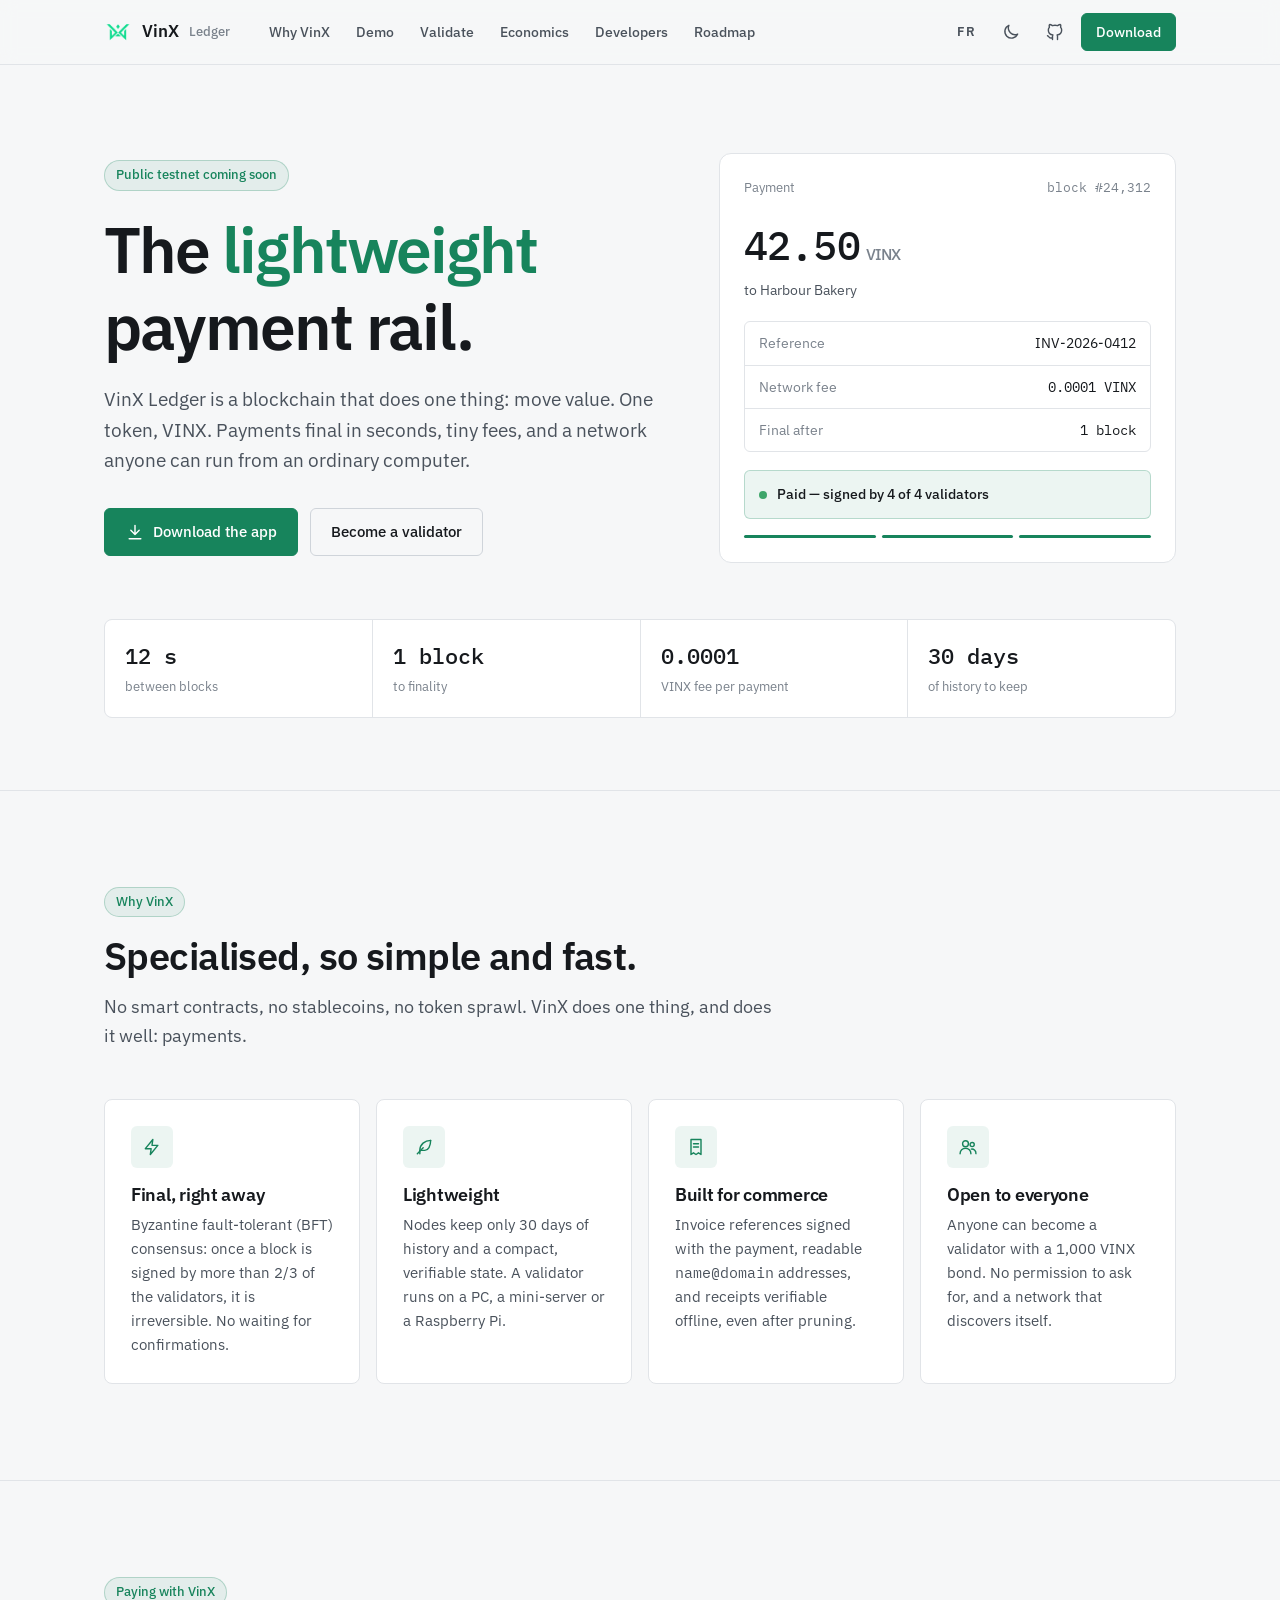
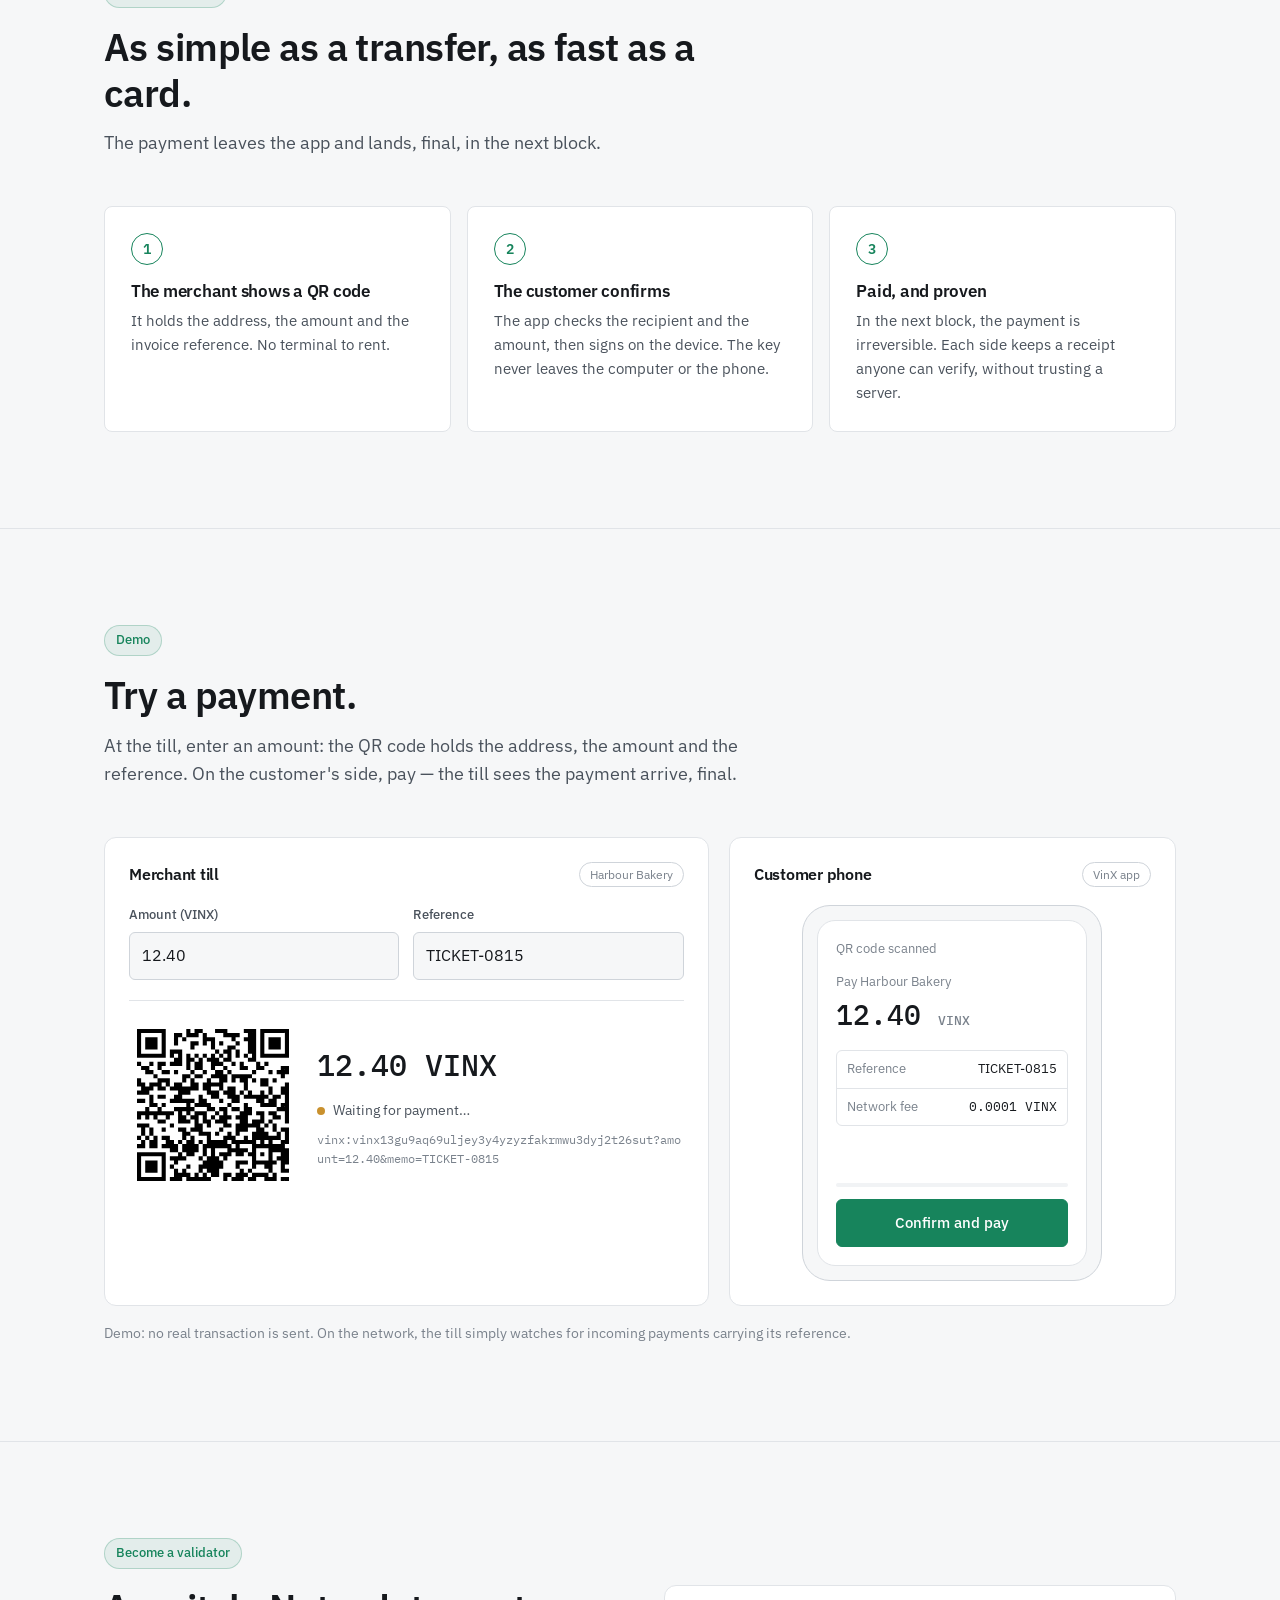
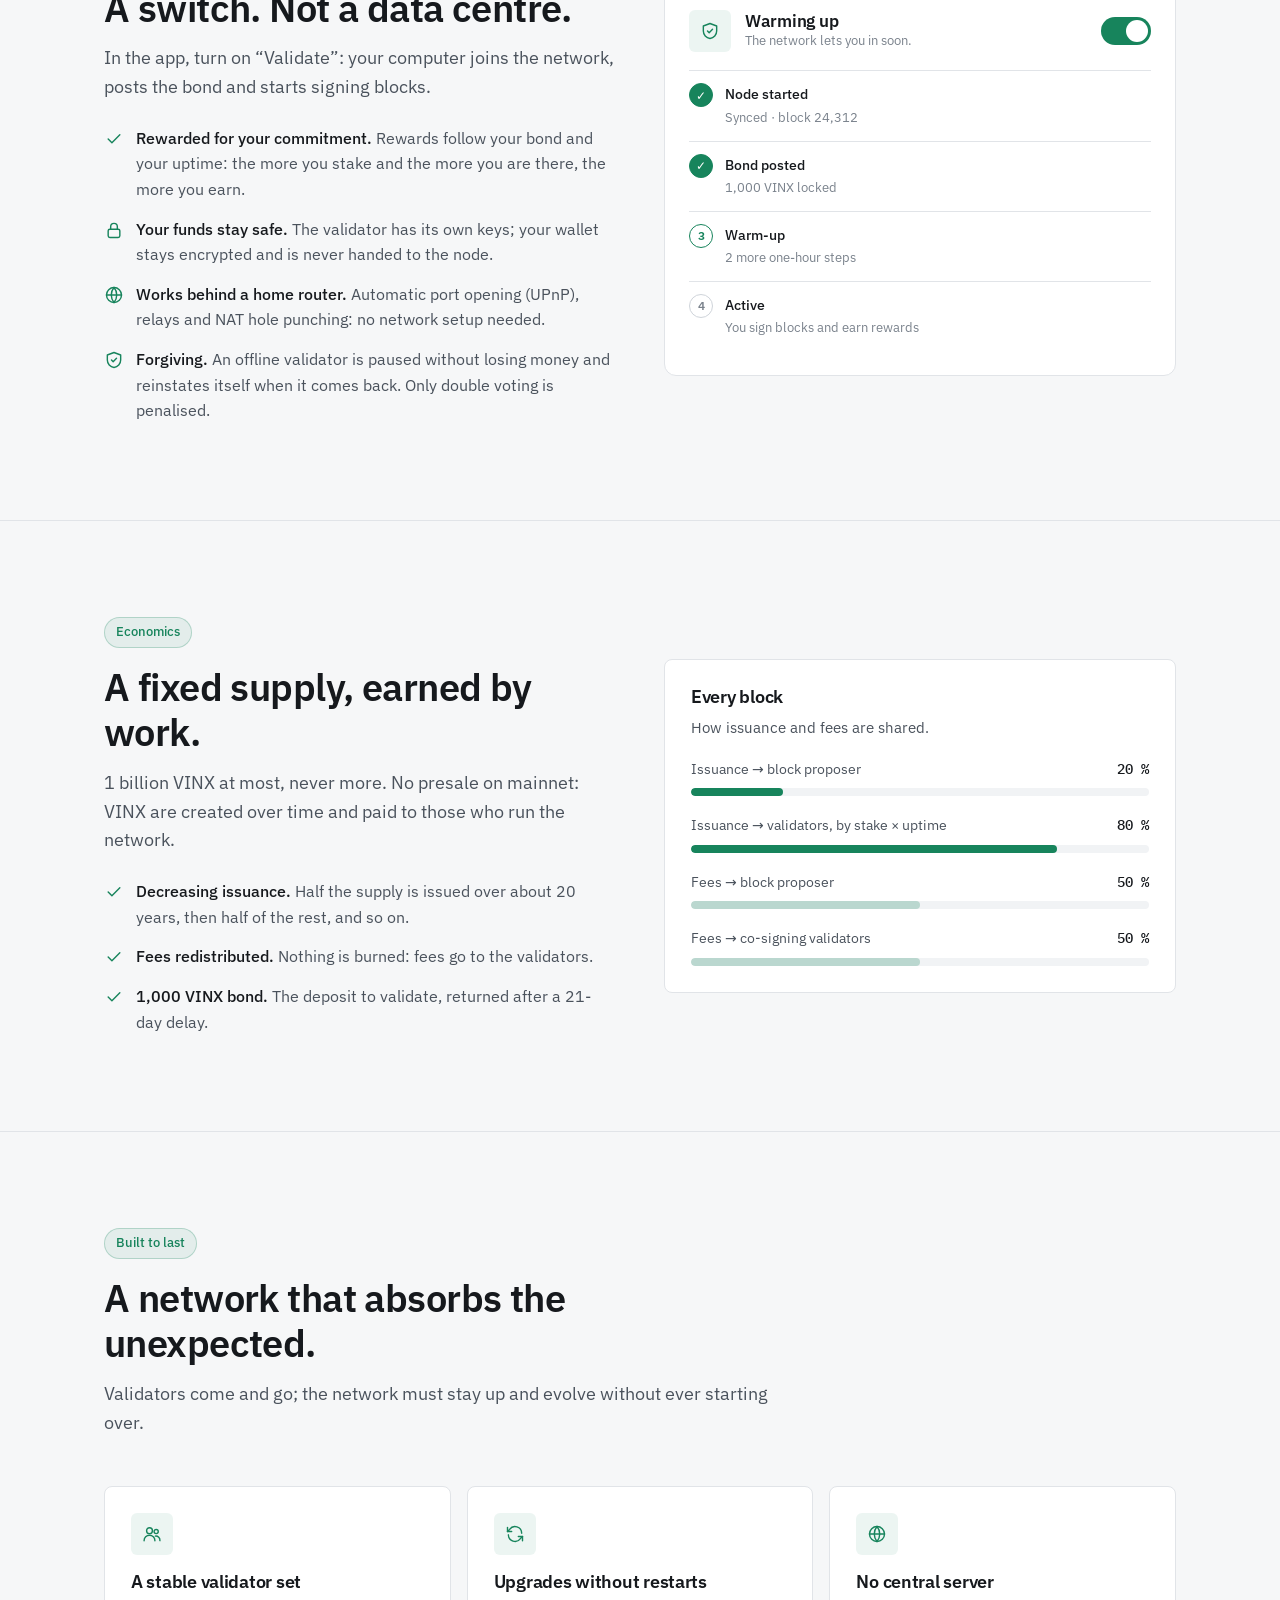
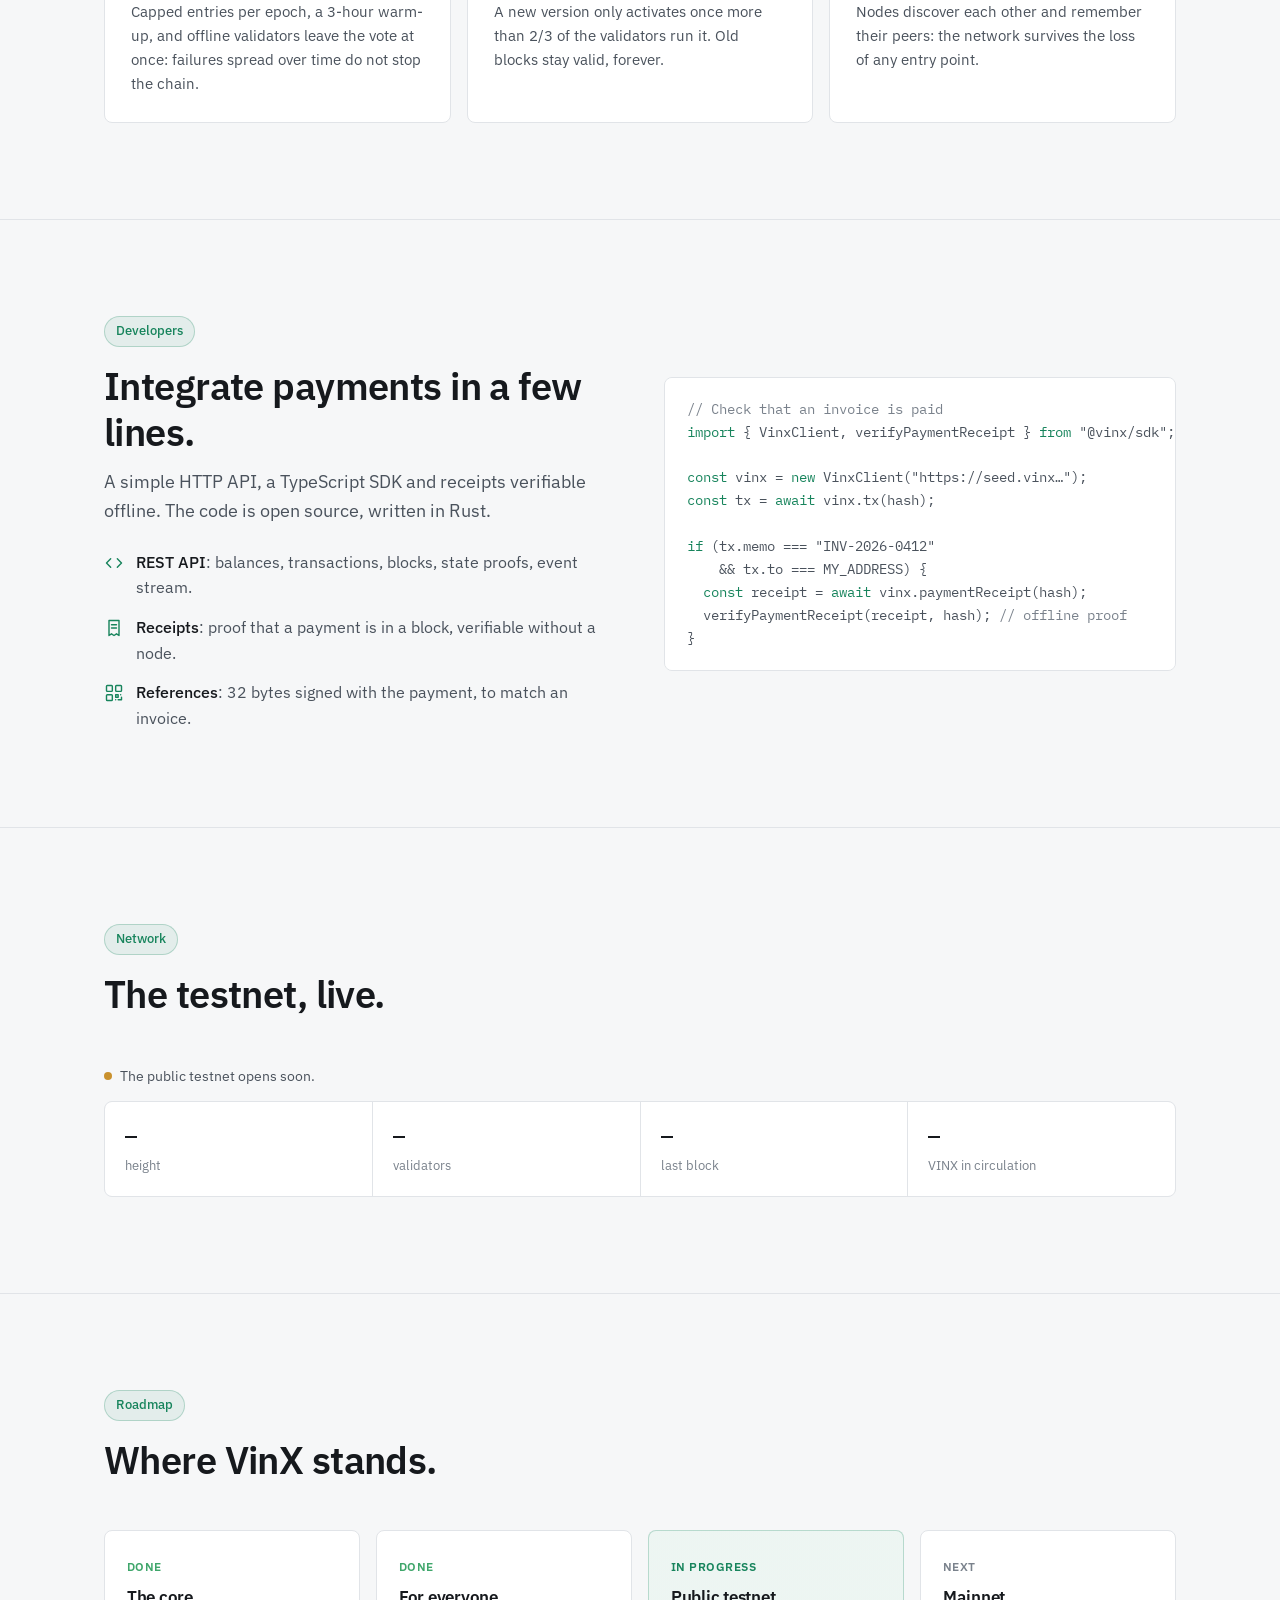
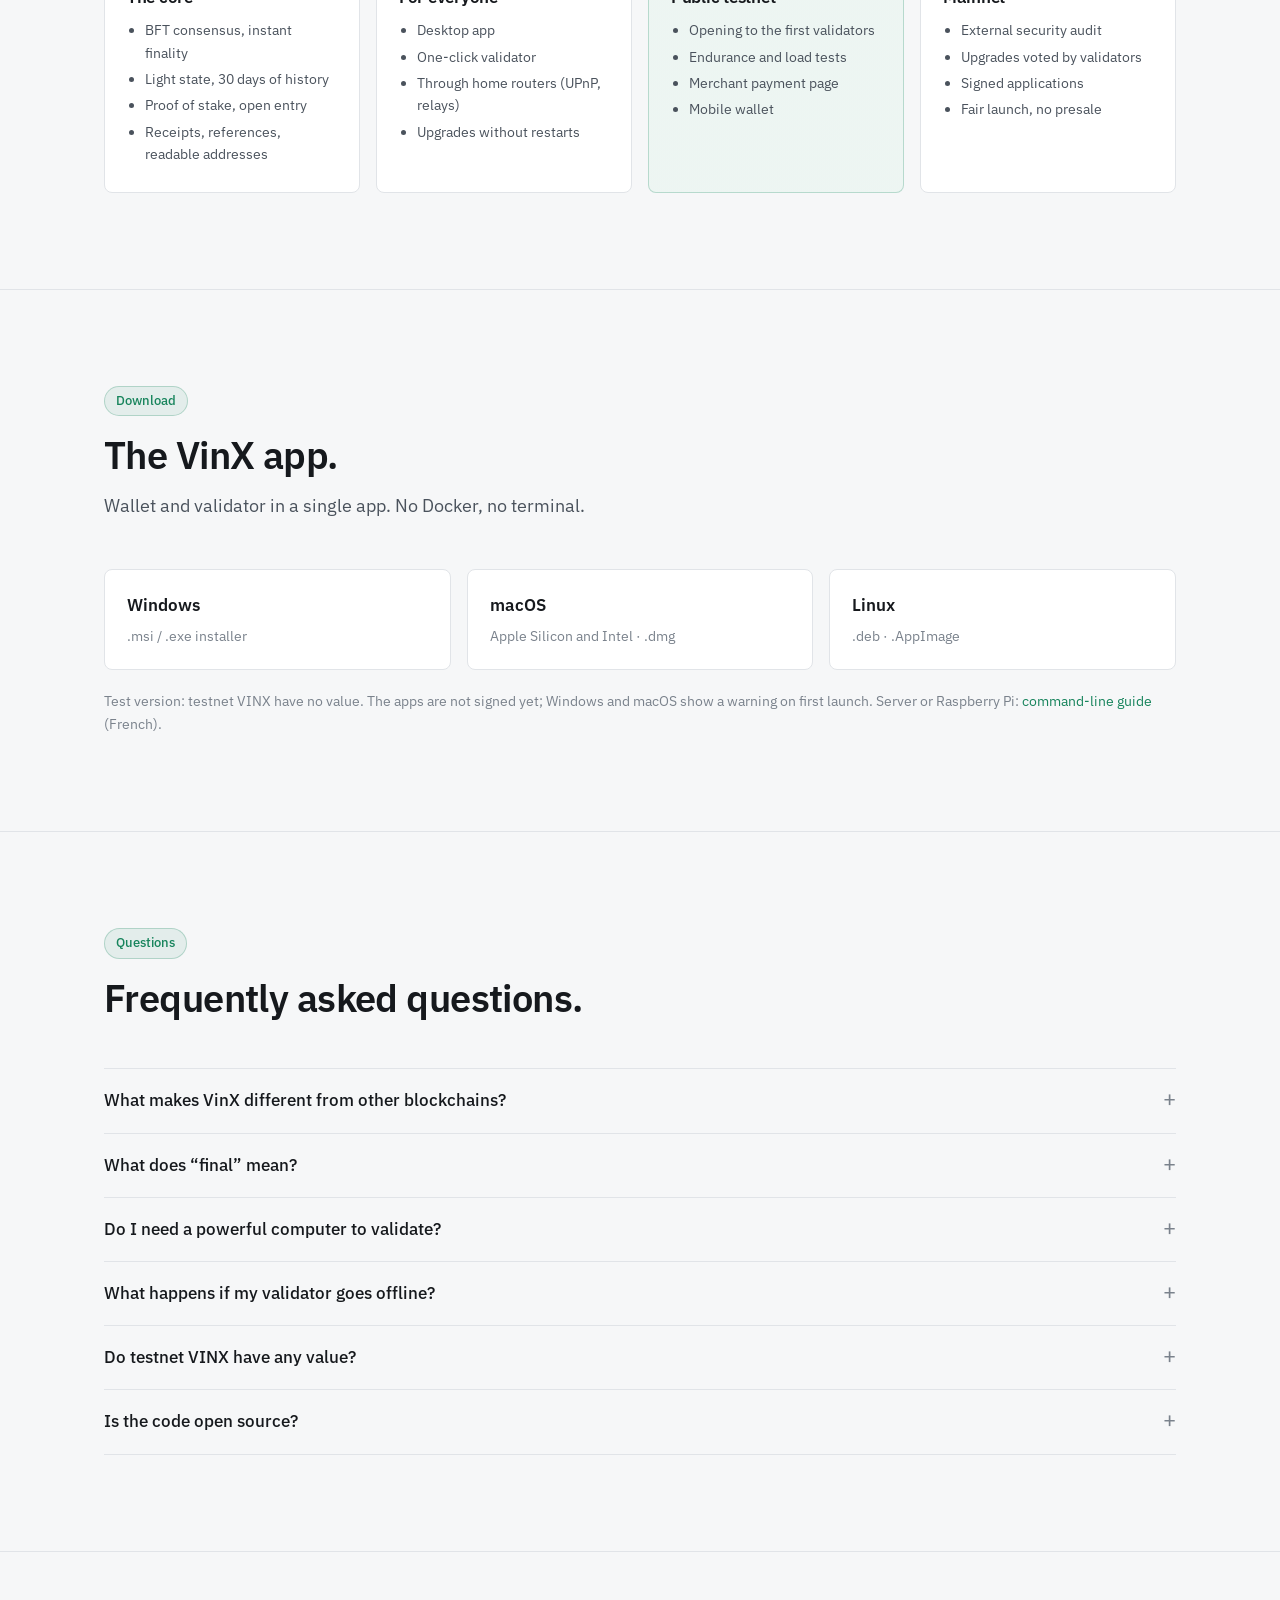
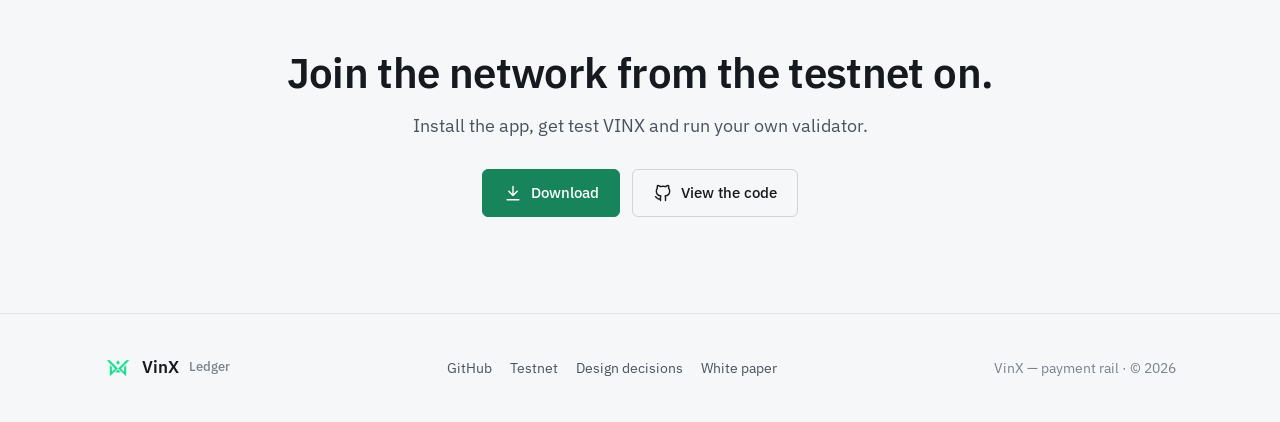
==== en/index.html @ a2538302 "Version anglaise du site et sélecteur de langue en/index.html reprend la page à l'identique, traduit" ====
<!DOCTYPE html>
<html lang="en">
<head>
<meta charset="utf-8">
<meta name="viewport" content="width=device-width, initial-scale=1">
<title>VinX Ledger — the lightweight payment rail</title>
<meta name="description" content="VinX Ledger: a blockchain built for payments. One token, VINX. Payments final in seconds, tiny fees, and validators open to anyone on an ordinary computer.">
<meta property="og:title" content="VinX Ledger — the lightweight payment rail">
<meta property="og:description" content="One token, one job: payments. Final in seconds, validated from home.">
<meta property="og:image" content="../assets/logo.png">
<link rel="icon" type="image/png" href="../assets/favicon.png">
<link rel="alternate" hreflang="fr" href="https://haitodann.github.io/VinX_web/">
<link rel="alternate" hreflang="en" href="https://haitodann.github.io/VinX_web/en/">
<link rel="stylesheet" href="../style.css">
<script>try{var t=localStorage.getItem('vinx-theme');if(t)document.documentElement.dataset.theme=t}catch(e){}</script>
</head>
<body>
<svg width="0" height="0" style="position:absolute" aria-hidden="true">
  <symbol id="i-bolt" viewBox="0 0 24 24"><path d="M13 3 4 14h7l-1 7 9-11h-7z"/></symbol>
  <symbol id="i-feather" viewBox="0 0 24 24"><path d="M20 4c-7 0-13 5-13 12v4"/><path d="M7 16h6c4 0 7-5 7-12"/><path d="M4 20l7-7"/></symbol>
  <symbol id="i-receipt" viewBox="0 0 24 24"><path d="M6 3h12v18l-3-2-3 2-3-2-3 2z"/><path d="M9 8h6M9 12h6"/></symbol>
  <symbol id="i-users" viewBox="0 0 24 24"><circle cx="9" cy="8" r="3.5"/><path d="M2.5 20a6.5 6.5 0 0 1 13 0"/><circle cx="17" cy="9" r="2.5"/><path d="M16 14.5a5 5 0 0 1 5.5 5.5"/></symbol>
  <symbol id="i-check" viewBox="0 0 24 24"><path d="m5 12 4.5 4.5L19 7"/></symbol>
  <symbol id="i-shield" viewBox="0 0 24 24"><path d="M12 3l8 3v6c0 4.5-3.4 8.3-8 9-4.6-.7-8-4.5-8-9V6z"/><path d="m9 12 2 2 4-4"/></symbol>
  <symbol id="i-refresh" viewBox="0 0 24 24"><path d="M20 11a8 8 0 0 0-14.5-4.5L3 9"/><path d="M3 4v5h5"/><path d="M4 13a8 8 0 0 0 14.5 4.5L21 15"/><path d="M21 20v-5h-5"/></symbol>
  <symbol id="i-globe" viewBox="0 0 24 24"><circle cx="12" cy="12" r="9"/><path d="M3 12h18M12 3a14 14 0 0 1 0 18M12 3a14 14 0 0 0 0 18"/></symbol>
  <symbol id="i-code" viewBox="0 0 24 24"><path d="m8 7-5 5 5 5M16 7l5 5-5 5"/></symbol>
  <symbol id="i-qr" viewBox="0 0 24 24"><rect x="3" y="3" width="7" height="7" rx="1"/><rect x="14" y="3" width="7" height="7" rx="1"/><rect x="3" y="14" width="7" height="7" rx="1"/><path d="M14 14h3v3h-3zM20 14v.01M14 20h.01M17 20h4v-3"/></symbol>
  <symbol id="i-lock" viewBox="0 0 24 24"><rect x="5" y="11" width="14" height="10" rx="2"/><path d="M8 11V8a4 4 0 0 1 8 0v3"/></symbol>
  <symbol id="i-moon" viewBox="0 0 24 24"><path d="M20 14.5A8 8 0 0 1 9.5 4a8 8 0 1 0 10.5 10.5z"/></symbol>
  <symbol id="i-menu" viewBox="0 0 24 24"><path d="M4 7h16M4 12h16M4 17h16"/></symbol>
  <symbol id="i-dl" viewBox="0 0 24 24"><path d="M12 4v11M7 10l5 5 5-5M5 20h14"/></symbol>
  <symbol id="i-github" viewBox="0 0 24 24"><path d="M9 19c-4 1.5-4-2-6-2.5M15 21v-3.5c0-1 .1-1.4-.5-2 2.8-.3 5.5-1.4 5.5-6a4.6 4.6 0 0 0-1.3-3.2 4.2 4.2 0 0 0-.1-3.2s-1.1-.3-3.5 1.3a12 12 0 0 0-6.2 0C6.5 2.8 5.4 3.1 5.4 3.1a4.2 4.2 0 0 0-.1 3.2A4.6 4.6 0 0 0 4 9.5c0 4.6 2.7 5.7 5.5 6-.6.6-.6 1.2-.5 2V21"/></symbol>
</svg>

<header>
  <div class="wrap bar">
    <a class="brand" href="#top"><img src="../assets/logo.png" alt="">VinX <small>Ledger</small></a>
    <nav class="main" id="nav">
      <a href="#pourquoi">Why VinX</a>
      <a href="#demo">Demo</a>
      <a href="#valider">Validate</a>
      <a href="#economie">Economics</a>
      <a href="#developpeurs">Developers</a>
      <a href="#feuille-de-route">Roadmap</a>
    </nav>
    <div class="right">
      <a class="icon-btn lang" href="../" hreflang="fr" title="Français">FR</a>
      <button class="icon-btn" id="theme" title="Light / dark theme" aria-label="Switch theme"><svg class="i"><use href="#i-moon"/></svg></button>
      <a class="icon-btn" href="https://github.com/HaitoDann/VinX-Ledger" title="Source code" aria-label="Source code on GitHub"><svg class="i"><use href="#i-github"/></svg></a>
      <a class="btn small" href="#telecharger">Download</a>
      <button class="icon-btn menu-btn" id="menu" aria-label="Menu"><svg class="i"><use href="#i-menu"/></svg></button>
    </div>
  </div>
</header>

<main id="top">
  <!-- ── Héros ─────────────────────────────────────────────────────────── -->
  <section class="hero">
    <div class="wrap">
      <div class="hero-grid">
        <div>
          <span class="eyebrow">Public testnet coming soon</span>
          <h1>The <em>lightweight</em> payment rail.</h1>
          <p class="lead">VinX Ledger is a blockchain that does one thing: move value.
            One token, VINX. Payments final in seconds, tiny fees,
            and a network anyone can run from an ordinary computer.</p>
          <div class="ctas">
            <a class="btn" href="#telecharger"><svg class="i"><use href="#i-dl"/></svg>Download the app</a>
            <a class="btn ghost" href="#valider">Become a validator</a>
          </div>
        </div>
        <div class="pay" aria-label="Payment example">
          <div class="pay-top"><span>Payment</span><span class="mono">block #24,312</span></div>
          <div class="pay-amount">42.50<small>VINX</small></div>
          <div class="pay-to">to Harbour Bakery</div>
          <div class="pay-rows">
            <div><span>Reference</span><span>INV-2026-0412</span></div>
            <div><span>Network fee</span><span class="mono">0.0001 VINX</span></div>
            <div><span>Final after</span><span class="mono">1 block</span></div>
          </div>
          <div class="pay-status"><span class="dot"></span>Paid — signed by 4 of 4 validators</div>
          <div class="pay-steps"><i></i><i></i><i></i></div>
        </div>
      </div>
      <div class="facts">
        <div><b>12 s</b><span>between blocks</span></div>
        <div><b>1 block</b><span>to finality</span></div>
        <div><b>0.0001</b><span>VINX fee per payment</span></div>
        <div><b>30 days</b><span>of history to keep</span></div>
      </div>
    </div>
  </section>

  <!-- ── Pourquoi ──────────────────────────────────────────────────────── -->
  <section id="pourquoi">
    <div class="wrap">
      <div class="section-head">
        <span class="eyebrow">Why VinX</span>
        <h2>Specialised, so simple and fast.</h2>
        <p>No smart contracts, no stablecoins, no token sprawl. VinX does one
          thing, and does it well: payments.</p>
      </div>
      <div class="grid g4">
        <div class="card"><div class="ico"><svg class="i"><use href="#i-bolt"/></svg></div>
          <h3>Final, right away</h3>
          <p>Byzantine fault-tolerant (BFT) consensus: once a block is signed by more than 2/3 of the validators, it is irreversible. No waiting for confirmations.</p></div>
        <div class="card"><div class="ico"><svg class="i"><use href="#i-feather"/></svg></div>
          <h3>Lightweight</h3>
          <p>Nodes keep only 30 days of history and a compact, verifiable state. A validator runs on a PC, a mini-server or a Raspberry Pi.</p></div>
        <div class="card"><div class="ico"><svg class="i"><use href="#i-receipt"/></svg></div>
          <h3>Built for commerce</h3>
          <p>Invoice references signed with the payment, readable <span class="mono">name@domain</span> addresses, and receipts verifiable offline, even after pruning.</p></div>
        <div class="card"><div class="ico"><svg class="i"><use href="#i-users"/></svg></div>
          <h3>Open to everyone</h3>
          <p>Anyone can become a validator with a 1,000 VINX bond. No permission to ask for, and a network that discovers itself.</p></div>
      </div>
    </div>
  </section>

  <!-- ── Paiement ──────────────────────────────────────────────────────── -->
  <section id="paiement">
    <div class="wrap">
      <div class="section-head">
        <span class="eyebrow">Paying with VinX</span>
        <h2>As simple as a transfer, as fast as a card.</h2>
        <p>The payment leaves the app and lands, final, in the next block.</p>
      </div>
      <div class="steps">
        <div class="step"><h3>The merchant shows a QR code</h3>
          <p>It holds the address, the amount and the invoice reference. No terminal to rent.</p></div>
        <div class="step"><h3>The customer confirms</h3>
          <p>The app checks the recipient and the amount, then signs on the device. The key never leaves the computer or the phone.</p></div>
        <div class="step"><h3>Paid, and proven</h3>
          <p>In the next block, the payment is irreversible. Each side keeps a receipt anyone can verify, without trusting a server.</p></div>
      </div>
    </div>
  </section>

  <!-- ── Démo de paiement ─────────────────────────────────────────────── -->
  <section id="demo">
    <div class="wrap">
      <div class="section-head">
        <span class="eyebrow">Demo</span>
        <h2>Try a payment.</h2>
        <p>At the till, enter an amount: the QR code holds the address, the amount and the reference. On the customer's side, pay — the till sees the payment arrive, final.</p>
      </div>
      <div class="demo">
        <div class="panel">
          <div class="panel-head"><h3>Merchant till</h3><span class="tag">Harbour Bakery</span></div>
          <div class="fields">
            <div><label class="field" for="d-amount">Amount (VINX)</label><input class="input mono" id="d-amount" value="12.40" inputmode="decimal"></div>
            <div><label class="field" for="d-ref">Reference</label><input class="input" id="d-ref" value="TICKET-0815" maxlength="32"></div>
          </div>
          <div class="till">
            <div class="qr-box" id="d-qr"><div class="paid">Paid ✓</div></div>
            <div>
              <div class="till-amount" id="d-till-amount">12.40 VINX</div>
              <div class="till-state" id="d-till-state"><span class="dot"></span><span id="d-till-txt">Waiting for payment…</span></div>
              <div class="uri" id="d-uri"></div>
            </div>
          </div>
        </div>
        <div class="panel">
          <div class="panel-head"><h3>Customer phone</h3><span class="tag">VinX app</span></div>
          <div class="phone"><div class="screen" id="d-screen"></div></div>
        </div>
      </div>
      <p class="demo-note" id="d-note">Demo: no real transaction is sent. On the network, the till simply watches for incoming payments carrying its reference.</p>
    </div>
  </section>

  <!-- ── Valider ───────────────────────────────────────────────────────── -->
  <section id="valider">
    <div class="wrap split">
      <div>
        <span class="eyebrow">Become a validator</span>
        <h2 style="font-size:clamp(28px,3.4vw,38px);margin-top:16px">A switch. Not a data centre.</h2>
        <p style="color:var(--dim);font-size:18px;margin-top:14px">In the app, turn on “Validate”: your computer joins the network, posts the bond and starts signing blocks.</p>
        <ul class="list">
          <li><svg class="i"><use href="#i-check"/></svg><span><b>Rewarded for your commitment.</b> Rewards follow your bond and your uptime: the more you stake and the more you are there, the more you earn.</span></li>
          <li><svg class="i"><use href="#i-lock"/></svg><span><b>Your funds stay safe.</b> The validator has its own keys; your wallet stays encrypted and is never handed to the node.</span></li>
          <li><svg class="i"><use href="#i-globe"/></svg><span><b>Works behind a home router.</b> Automatic port opening (UPnP), relays and NAT hole punching: no network setup needed.</span></li>
          <li><svg class="i"><use href="#i-shield"/></svg><span><b>Forgiving.</b> An offline validator is paused without losing money and reinstates itself when it comes back. Only double voting is penalised.</span></li>
        </ul>
      </div>
      <div class="val" aria-label="Preview of the Validate page">
        <div class="val-head">
          <div class="ico"><svg class="i"><use href="#i-shield"/></svg></div>
          <div><h3>Warming up</h3><p>The network lets you in soon.</p></div>
          <span class="switch" aria-hidden="true"></span>
        </div>
        <div class="track">
          <div class="done"><span class="n">✓</span><div><b>Node started</b><span>Synced · block 24,312</span></div></div>
          <div class="done"><span class="n">✓</span><div><b>Bond posted</b><span>1,000 VINX locked</span></div></div>
          <div class="now"><span class="n">3</span><div><b>Warm-up</b><span>2 more one-hour steps</span></div></div>
          <div><span class="n">4</span><div><b>Active</b><span>You sign blocks and earn rewards</span></div></div>
        </div>
      </div>
    </div>
  </section>

  <!-- ── Économie ──────────────────────────────────────────────────────── -->
  <section id="economie">
    <div class="wrap split">
      <div>
        <span class="eyebrow">Economics</span>
        <h2 style="font-size:clamp(28px,3.4vw,38px);margin-top:16px">A fixed supply, earned by work.</h2>
        <p style="color:var(--dim);font-size:18px;margin-top:14px">1 billion VINX at most, never more. No presale on mainnet: VINX are
          created over time and paid to those who run the network.</p>
        <ul class="list">
          <li><svg class="i"><use href="#i-check"/></svg><span><b>Decreasing issuance.</b> Half the supply is issued over about 20 years, then half of the rest, and so on.</span></li>
          <li><svg class="i"><use href="#i-check"/></svg><span><b>Fees redistributed.</b> Nothing is burned: fees go to the validators.</span></li>
          <li><svg class="i"><use href="#i-check"/></svg><span><b>1,000 VINX bond.</b> The deposit to validate, returned after a 21-day delay.</span></li>
        </ul>
      </div>
      <div class="card">
        <h3 style="margin-top:0">Every block</h3>
        <p>How issuance and fees are shared.</p>
        <div class="bars">
          <div class="bar-row"><div class="lbl"><span>Issuance → block proposer</span><b>20 %</b></div><div class="meter"><i style="width:20%"></i></div></div>
          <div class="bar-row"><div class="lbl"><span>Issuance → validators, by stake × uptime</span><b>80 %</b></div><div class="meter"><i style="width:80%"></i></div></div>
          <div class="bar-row"><div class="lbl"><span>Fees → block proposer</span><b>50 %</b></div><div class="meter"><i class="alt" style="width:50%"></i></div></div>
          <div class="bar-row"><div class="lbl"><span>Fees → co-signing validators</span><b>50 %</b></div><div class="meter"><i class="alt" style="width:50%"></i></div></div>
        </div>
      </div>
    </div>
  </section>

  <!-- ── Fiabilité ─────────────────────────────────────────────────────── -->
  <section id="fiabilite">
    <div class="wrap">
      <div class="section-head">
        <span class="eyebrow">Built to last</span>
        <h2>A network that absorbs the unexpected.</h2>
        <p>Validators come and go; the network must stay up and evolve without ever starting over.</p>
      </div>
      <div class="grid g3">
        <div class="card"><div class="ico"><svg class="i"><use href="#i-users"/></svg></div>
          <h3>A stable validator set</h3>
          <p>Capped entries per epoch, a 3-hour warm-up, and offline validators leave the vote at once: failures spread over time do not stop the chain.</p></div>
        <div class="card"><div class="ico"><svg class="i"><use href="#i-refresh"/></svg></div>
          <h3>Upgrades without restarts</h3>
          <p>A new version only activates once more than 2/3 of the validators run it. Old blocks stay valid, forever.</p></div>
        <div class="card"><div class="ico"><svg class="i"><use href="#i-globe"/></svg></div>
          <h3>No central server</h3>
          <p>Nodes discover each other and remember their peers: the network survives the loss of any entry point.</p></div>
      </div>
    </div>
  </section>

  <!-- ── Développeurs ──────────────────────────────────────────────────── -->
  <section id="developpeurs">
    <div class="wrap split">
      <div>
        <span class="eyebrow">Developers</span>
        <h2 style="font-size:clamp(28px,3.4vw,38px);margin-top:16px">Integrate payments in a few lines.</h2>
        <p style="color:var(--dim);font-size:18px;margin-top:14px">A simple HTTP API, a TypeScript SDK and receipts verifiable offline. The code is open source, written in Rust.</p>
        <ul class="list">
          <li><svg class="i"><use href="#i-code"/></svg><span><b>REST API</b>: balances, transactions, blocks, state proofs, event stream.</span></li>
          <li><svg class="i"><use href="#i-receipt"/></svg><span><b>Receipts</b>: proof that a payment is in a block, verifiable without a node.</span></li>
          <li><svg class="i"><use href="#i-qr"/></svg><span><b>References</b>: 32 bytes signed with the payment, to match an invoice.</span></li>
        </ul>
      </div>
      <pre aria-label="Code example"><span class="c">// Check that an invoice is paid</span>
<span class="k">import</span> { VinxClient, verifyPaymentReceipt } <span class="k">from</span> "@vinx/sdk";

<span class="k">const</span> vinx = <span class="k">new</span> VinxClient("https://seed.vinx…");
<span class="k">const</span> tx = <span class="k">await</span> vinx.tx(hash);

<span class="k">if</span> (tx.memo === "INV-2026-0412"
    &amp;&amp; tx.to === MY_ADDRESS) {
  <span class="k">const</span> receipt = <span class="k">await</span> vinx.paymentReceipt(hash);
  verifyPaymentReceipt(receipt, hash); <span class="c">// offline proof</span>
}</pre>
    </div>
  </section>

  <!-- ── Réseau en direct ──────────────────────────────────────────────── -->
  <section id="reseau">
    <div class="wrap">
      <div class="section-head">
        <span class="eyebrow">Network</span>
        <h2>The testnet, live.</h2>
      </div>
      <div class="live-state" id="live-state"><span class="dot"></span><span id="live-txt">The public testnet opens soon.</span></div>
      <div class="live">
        <div><b id="l-height">—</b><span>height</span></div>
        <div><b id="l-vals">—</b><span>validators</span></div>
        <div><b id="l-block">—</b><span>last block</span></div>
        <div><b id="l-supply">—</b><span>VINX in circulation</span></div>
      </div>
    </div>
  </section>

  <!-- ── Feuille de route ──────────────────────────────────────────────── -->
  <section id="feuille-de-route">
    <div class="wrap">
      <div class="section-head">
        <span class="eyebrow">Roadmap</span>
        <h2>Where VinX stands.</h2>
      </div>
      <div class="road">
        <div class="phase done"><span class="tag">Done</span><h3>The core</h3>
          <ul><li>BFT consensus, instant finality</li><li>Light state, 30 days of history</li><li>Proof of stake, open entry</li><li>Receipts, references, readable addresses</li></ul></div>
        <div class="phase done"><span class="tag">Done</span><h3>For everyone</h3>
          <ul><li>Desktop app</li><li>One-click validator</li><li>Through home routers (UPnP, relays)</li><li>Upgrades without restarts</li></ul></div>
        <div class="phase now"><span class="tag">In progress</span><h3>Public testnet</h3>
          <ul><li>Opening to the first validators</li><li>Endurance and load tests</li><li>Merchant payment page</li><li>Mobile wallet</li></ul></div>
        <div class="phase"><span class="tag">Next</span><h3>Mainnet</h3>
          <ul><li>External security audit</li><li>Upgrades voted by validators</li><li>Signed applications</li><li>Fair launch, no presale</li></ul></div>
      </div>
    </div>
  </section>

  <!-- ── Téléchargements ───────────────────────────────────────────────── -->
  <section id="telecharger">
    <div class="wrap">
      <div class="section-head">
        <span class="eyebrow">Download</span>
        <h2>The VinX app.</h2>
        <p>Wallet and validator in a single app. No Docker, no terminal.</p>
      </div>
      <div class="dl">
        <a href="https://github.com/HaitoDann/VinX-Ledger/releases/latest"><b>Windows</b><span>.msi / .exe installer</span></a>
        <a href="https://github.com/HaitoDann/VinX-Ledger/releases/latest"><b>macOS</b><span>Apple Silicon and Intel · .dmg</span></a>
        <a href="https://github.com/HaitoDann/VinX-Ledger/releases/latest"><b>Linux</b><span>.deb · .AppImage</span></a>
      </div>
      <p class="note">Test version: testnet VINX have no value. The apps are not signed yet;
        Windows and macOS show a warning on first launch.
        Server or Raspberry Pi: <a href="https://github.com/HaitoDann/VinX-Ledger/blob/main/TESTNET.md">command-line guide</a> (French).</p>
    </div>
  </section>

  <!-- ── FAQ ───────────────────────────────────────────────────────────── -->
  <section id="faq">
    <div class="wrap">
      <div class="section-head">
        <span class="eyebrow">Questions</span>
        <h2>Frequently asked questions.</h2>
      </div>
      <details><summary>What makes VinX different from other blockchains?</summary>
        <p>VinX only does payments. Without smart contracts or extra tokens, the protocol stays small, nodes stay light and every payment is final in the next block. It is a rail, not a platform.</p></details>
      <details><summary>What does “final” mean?</summary>
        <p>A block is only added once signed by more than 2/3 of the voting power. Once added, it cannot be undone: no reorganisation, no confirmations to wait for.</p></details>
      <details><summary>Do I need a powerful computer to validate?</summary>
        <p>No. Nodes keep only 30 days of blocks and a compact state. A desktop PC, a mini-server or a Raspberry Pi is enough; what matters is that it stays on and connected.</p></details>
      <details><summary>What happens if my validator goes offline?</summary>
        <p>It is paused: it leaves the vote, loses no money, and earns no rewards in the meantime. When it comes back, it reinstates itself and rejoins the network.</p></details>
      <details><summary>Do testnet VINX have any value?</summary>
        <p>No. The testnet is for putting the network through its paces; its VINX are handed out free by the faucet and have no value.</p></details>
      <details><summary>Is the code open source?</summary>
        <p>Yes, it is public on GitHub, written in Rust. Design decisions are documented in ADRs (Architecture Decision Records).</p></details>
    </div>
  </section>

  <!-- ── Appel final ───────────────────────────────────────────────────── -->
  <section class="cta">
    <div class="wrap">
      <h2>Join the network from the testnet on.</h2>
      <p>Install the app, get test VINX and run your own validator.</p>
      <div class="ctas">
        <a class="btn" href="#telecharger"><svg class="i"><use href="#i-dl"/></svg>Download</a>
        <a class="btn ghost" href="https://github.com/HaitoDann/VinX-Ledger"><svg class="i"><use href="#i-github"/></svg>View the code</a>
      </div>
    </div>
  </section>
</main>

<footer>
  <div class="wrap">
    <a class="brand" href="#top"><img src="../assets/logo.png" alt="">VinX <small>Ledger</small></a>
    <nav>
      <a href="https://github.com/HaitoDann/VinX-Ledger">GitHub</a>
      <a href="https://github.com/HaitoDann/VinX-Ledger/blob/main/TESTNET.md">Testnet</a>
      <a href="https://github.com/HaitoDann/VinX-Ledger/tree/main/docs/adr">Design decisions</a>
      <a href="https://github.com/HaitoDann/VinX-Ledger/blob/main/whitepaper.md">White paper</a>
    </nav>
    <span>VinX — payment rail · © 2026</span>
  </div>
</footer>

<script src="../assets/qrcode.js"></script>
<script src="../config.js"></script>
<script src="../demo.js"></script>
<script src="../site.js"></script>
</body>
</html>
---- style.css ----
/* VinX — site vitrine. Même charte que l'interface web et l'application (ARCHI « PRO v4 ») :
   neutres froids, un seul accent, surfaces à plat avec filet fin, aucune ombre décorative,
   IBM Plex, icônes SVG ligne. */
@font-face{font-family:'IBM Plex Sans';font-weight:400;font-display:swap;src:url(assets/fonts/ibm-plex-sans-latin-400-normal.woff2) format('woff2')}
@font-face{font-family:'IBM Plex Sans';font-weight:500;font-display:swap;src:url(assets/fonts/ibm-plex-sans-latin-500-normal.woff2) format('woff2')}
@font-face{font-family:'IBM Plex Sans';font-weight:600;font-display:swap;src:url(assets/fonts/ibm-plex-sans-latin-600-normal.woff2) format('woff2')}
@font-face{font-family:'IBM Plex Mono';font-weight:400;font-display:swap;src:url(assets/fonts/ibm-plex-mono-latin-400-normal.woff2) format('woff2')}
@font-face{font-family:'IBM Plex Mono';font-weight:500;font-display:swap;src:url(assets/fonts/ibm-plex-mono-latin-500-normal.woff2) format('woff2')}

:root{
  --bg:#0e1013; --surface:#15181c; --surface-2:#1a1e23; --elevated:#20252b;
  --border:#262b32; --border-2:#323841;
  --text:#e7e9ec; --dim:#a4abb4; --muted:#6e7681;
  --accent:#3dbf8c; --accent-2:#2f9e73; --on-accent:#06140e;
  --accent-soft:rgba(61,191,140,.10); --accent-line:rgba(61,191,140,.28);
  --ok:#3fa66b; --warn:#c9912e;
  --r:6px; --r-lg:8px;
  --font:'IBM Plex Sans',system-ui,-apple-system,'Segoe UI',sans-serif;
  --mono:'IBM Plex Mono',ui-monospace,'SFMono-Regular',monospace;
  --wrap:1120px;
  color-scheme:dark;
}
:root[data-theme="light"]{
  --bg:#f6f7f8; --surface:#ffffff; --surface-2:#f1f3f5; --elevated:#e9ecef;
  --border:#e1e4e8; --border-2:#cfd4da;
  --text:#16191d; --dim:#4a525c; --muted:#7a828c;
  --accent:#17845c; --accent-2:#11694a; --on-accent:#ffffff;
  --accent-soft:rgba(23,132,92,.08); --accent-line:rgba(23,132,92,.25);
  color-scheme:light;
}
@media (prefers-color-scheme: light){
  :root:not([data-theme="dark"]){
    --bg:#f6f7f8; --surface:#ffffff; --surface-2:#f1f3f5; --elevated:#e9ecef;
    --border:#e1e4e8; --border-2:#cfd4da;
    --text:#16191d; --dim:#4a525c; --muted:#7a828c;
    --accent:#17845c; --accent-2:#11694a; --on-accent:#ffffff;
    --accent-soft:rgba(23,132,92,.08); --accent-line:rgba(23,132,92,.25);
    color-scheme:light;
  }
}

*{box-sizing:border-box}
html{scroll-behavior:smooth;scroll-padding-top:72px}
body{margin:0;background:var(--bg);color:var(--text);font:16px/1.6 var(--font);-webkit-font-smoothing:antialiased}
h1,h2,h3{font-weight:600;letter-spacing:-.015em;margin:0;line-height:1.2}
p{margin:0}
a{color:var(--accent);text-decoration:none}
a:hover{color:var(--accent-2)}
:focus-visible{outline:2px solid var(--accent);outline-offset:3px}
.mono{font-family:var(--mono);font-variant-numeric:tabular-nums}
svg.i{width:20px;height:20px;fill:none;stroke:currentColor;stroke-width:1.7;stroke-linecap:round;stroke-linejoin:round;flex:none}
.wrap{max-width:var(--wrap);margin:0 auto;padding:0 24px}

/* Boutons */
.btn{display:inline-flex;align-items:center;justify-content:center;gap:8px;font:inherit;font-weight:500;font-size:15px;
  padding:11px 20px;border-radius:var(--r);border:1px solid var(--accent);background:var(--accent);color:var(--on-accent);cursor:pointer}
.btn:hover{background:var(--accent-2);border-color:var(--accent-2);color:var(--on-accent)}
.btn.ghost{background:transparent;color:var(--text);border-color:var(--border-2)}
.btn.ghost:hover{background:var(--surface-2);color:var(--text)}
.btn.small{padding:7px 14px;font-size:14px}
.icon-btn{background:transparent;border:1px solid transparent;color:var(--dim);border-radius:var(--r);padding:7px;cursor:pointer;display:inline-flex}
.icon-btn:hover{background:var(--surface-2);color:var(--text)}

/* En-tête */
header{position:sticky;top:0;z-index:20;background:color-mix(in srgb,var(--bg) 88%,transparent);
  backdrop-filter:saturate(1.2) blur(8px);border-bottom:1px solid var(--border)}
.bar{display:flex;align-items:center;gap:28px;height:64px}
.brand{display:flex;align-items:center;gap:10px;font-weight:600;font-size:17px;color:var(--text)}
.brand:hover{color:var(--text)}
.brand img{height:28px;width:auto}
.brand small{font-weight:500;color:var(--muted);font-size:13px}
nav.main{display:flex;gap:4px}
nav.main a{color:var(--dim);font-weight:500;font-size:14px;padding:7px 11px;border-radius:var(--r)}
nav.main a:hover{color:var(--text);background:var(--surface-2)}
.bar .right{margin-left:auto;display:flex;align-items:center;gap:8px}
.menu-btn{display:none}

/* Sections */
section{padding:96px 0;border-bottom:1px solid var(--border)}
.eyebrow{display:inline-flex;align-items:center;gap:8px;font-size:13px;font-weight:500;color:var(--accent);
  background:var(--accent-soft);border:1px solid var(--accent-line);padding:4px 11px;border-radius:999px}
.section-head{max-width:680px;margin-bottom:48px}
.section-head h2{font-size:clamp(28px,3.4vw,38px);margin-top:16px}
.section-head p{color:var(--dim);font-size:18px;margin-top:14px}

/* Héros */
.hero{padding:88px 0 72px}
.hero-grid{display:grid;grid-template-columns:minmax(0,1.1fr) minmax(0,.9fr);gap:56px;align-items:center}
.hero h1{font-size:clamp(38px,5.6vw,64px);margin-top:20px;letter-spacing:-.03em}
.hero h1 em{font-style:normal;color:var(--accent)}
.hero .lead{color:var(--dim);font-size:19px;margin-top:20px;max-width:560px}
.hero .ctas{display:flex;gap:12px;flex-wrap:wrap;margin-top:32px}
.facts{display:grid;grid-template-columns:repeat(4,1fr);gap:1px;background:var(--border);border:1px solid var(--border);
  border-radius:var(--r-lg);overflow:hidden;margin-top:56px}
.facts div{background:var(--surface);padding:18px 20px}
.facts b{display:block;font-family:var(--mono);font-size:22px;font-weight:500}
.facts span{color:var(--muted);font-size:13px}

/* Carte « paiement » du héros */
.pay{background:var(--surface);border:1px solid var(--border);border-radius:12px;padding:24px}
.pay-top{display:flex;align-items:center;justify-content:space-between;color:var(--muted);font-size:13px}
.pay-amount{font-family:var(--mono);font-size:40px;font-weight:500;margin:14px 0 2px;letter-spacing:-.02em}
.pay-amount small{font-family:var(--font);font-size:16px;color:var(--muted);margin-left:6px}
.pay-to{color:var(--dim);font-size:14px}
.pay-rows{margin-top:20px;border:1px solid var(--border);border-radius:var(--r);font-size:14px}
.pay-rows div{display:flex;justify-content:space-between;padding:10px 14px;border-bottom:1px solid var(--border)}
.pay-rows div:last-child{border-bottom:0}
.pay-rows span:first-child{color:var(--muted)}
.pay-status{display:flex;align-items:center;gap:10px;margin-top:18px;padding:12px 14px;border-radius:var(--r);
  background:var(--accent-soft);border:1px solid var(--accent-line);font-weight:500;font-size:14px}
.pay-status .dot{width:8px;height:8px;border-radius:50%;background:var(--ok)}
.pay-steps{display:flex;gap:6px;margin-top:16px}
.pay-steps i{flex:1;height:3px;border-radius:2px;background:var(--accent)}

/* Grilles de cartes */
.grid{display:grid;gap:16px}
.g2{grid-template-columns:repeat(2,minmax(0,1fr))}
.g3{grid-template-columns:repeat(3,minmax(0,1fr))}
.g4{grid-template-columns:repeat(4,minmax(0,1fr))}
.card{background:var(--surface);border:1px solid var(--border);border-radius:var(--r-lg);padding:26px}
.card h3{font-size:18px;margin-top:16px}
.card p{color:var(--dim);font-size:15px;margin-top:8px}
.ico{width:42px;height:42px;border-radius:var(--r);display:grid;place-items:center;background:var(--accent-soft);color:var(--accent)}

/* Étapes */
.steps{counter-reset:s;display:grid;grid-template-columns:repeat(3,minmax(0,1fr));gap:16px}
.step{position:relative;padding:26px;border:1px solid var(--border);border-radius:var(--r-lg);background:var(--surface)}
.step::before{counter-increment:s;content:counter(s);display:grid;place-items:center;width:30px;height:30px;border-radius:50%;
  border:1px solid var(--accent);color:var(--accent);font-weight:600;font-size:14px}
.step h3{font-size:17px;margin-top:16px}
.step p{color:var(--dim);font-size:15px;margin-top:8px}

/* Bloc deux colonnes */
.split{display:grid;grid-template-columns:minmax(0,1fr) minmax(0,1fr);gap:48px;align-items:center}
.list{list-style:none;padding:0;margin:24px 0 0;display:flex;flex-direction:column;gap:14px}
.list li{display:flex;gap:12px;color:var(--dim)}
.list li b{color:var(--text);font-weight:500}
.list svg{color:var(--accent);margin-top:3px}

/* Maquette « Valider » */
.val{background:var(--surface);border:1px solid var(--border);border-radius:12px;padding:24px}
.val-head{display:flex;align-items:center;gap:14px}
.val-head h3{font-size:17px}
.val-head p{color:var(--muted);font-size:13px}
.switch{margin-left:auto;width:50px;height:28px;border-radius:14px;background:var(--accent);position:relative;flex:none}
.switch::after{content:"";position:absolute;top:3px;left:25px;width:22px;height:22px;border-radius:50%;background:#fff}
.track{margin-top:18px}
.track>div{display:flex;gap:12px;padding:12px 0;border-top:1px solid var(--border);font-size:14px}
.track .n{width:24px;height:24px;border-radius:50%;display:grid;place-items:center;font-size:12px;font-weight:600;flex:none;
  border:1px solid var(--border-2);color:var(--muted)}
.track .done .n{background:var(--accent);border-color:var(--accent);color:var(--on-accent)}
.track .now .n{border-color:var(--accent);color:var(--accent)}
.track b{font-weight:500;display:block}
.track span{color:var(--muted);font-size:13px}

/* Économie */
.bars{margin-top:8px}
.bar-row{margin-top:18px}
.bar-row .lbl{display:flex;justify-content:space-between;font-size:14px;color:var(--dim)}
.bar-row .lbl b{color:var(--text);font-weight:500;font-family:var(--mono)}
.meter{height:8px;border-radius:4px;background:var(--surface-2);margin-top:8px;overflow:hidden}
.meter i{display:block;height:100%;background:var(--accent);border-radius:4px}
.meter i.alt{background:var(--accent-line)}

/* Code */
pre{margin:0;background:var(--surface);border:1px solid var(--border);border-radius:var(--r-lg);padding:20px 22px;
  overflow-x:auto;font:13.5px/1.7 var(--mono);color:var(--dim)}
pre .c{color:var(--muted)}
pre .k{color:var(--accent)}

/* Feuille de route */
.road{display:grid;grid-template-columns:repeat(4,minmax(0,1fr));gap:16px}
.phase{border:1px solid var(--border);border-radius:var(--r-lg);padding:22px;background:var(--surface)}
.phase .tag{font-size:12px;font-weight:600;letter-spacing:.04em;text-transform:uppercase;color:var(--muted)}
.phase.done .tag{color:var(--ok)}
.phase.now{border-color:var(--accent-line);background:linear-gradient(var(--accent-soft),var(--accent-soft)),var(--surface)}
.phase.now .tag{color:var(--accent)}
.phase h3{font-size:17px;margin-top:8px}
.phase ul{margin:12px 0 0;padding-left:18px;color:var(--dim);font-size:14px}
.phase li{margin:4px 0}

/* Téléchargements */
.dl{display:grid;grid-template-columns:repeat(3,minmax(0,1fr));gap:16px}
.dl a{display:flex;flex-direction:column;gap:6px;padding:22px;border:1px solid var(--border);border-radius:var(--r-lg);
  background:var(--surface);color:var(--text)}
.dl a:hover{border-color:var(--accent-line);background:var(--surface-2);color:var(--text)}
.dl b{font-size:17px;font-weight:600}
.dl span{color:var(--muted);font-size:14px}
.note{margin-top:20px;color:var(--muted);font-size:14px}

/* Réseau en direct */
.live{display:grid;grid-template-columns:repeat(4,1fr);gap:1px;background:var(--border);border:1px solid var(--border);border-radius:var(--r-lg);overflow:hidden}
.live div{background:var(--surface);padding:18px 20px}
.live b{display:block;font-family:var(--mono);font-size:20px;font-weight:500}
.live span{color:var(--muted);font-size:13px}
.live-state{display:flex;align-items:center;gap:8px;color:var(--dim);font-size:14px;margin-bottom:14px}
.live-state .dot{width:8px;height:8px;border-radius:50%;background:var(--warn)}
.live-state.on .dot{background:var(--ok)}

/* FAQ */
details{border-bottom:1px solid var(--border);padding:18px 0}
details:first-of-type{border-top:1px solid var(--border)}
summary{cursor:pointer;font-weight:500;font-size:17px;list-style:none;display:flex;justify-content:space-between;gap:16px}
summary::-webkit-details-marker{display:none}
summary::after{content:"+";color:var(--muted);font-weight:400;font-size:22px;line-height:1}
details[open] summary::after{content:"−"}
details p{color:var(--dim);margin-top:10px;max-width:760px}

/* Appel final et pied de page */
.cta{text-align:center;border-bottom:0}
.cta h2{font-size:clamp(28px,3.6vw,42px)}
.cta p{color:var(--dim);font-size:18px;margin:14px auto 0;max-width:560px}
.cta .ctas{display:flex;gap:12px;justify-content:center;flex-wrap:wrap;margin-top:28px}
footer{border-top:1px solid var(--border);padding:40px 0;color:var(--muted);font-size:14px}
footer .wrap{display:flex;flex-wrap:wrap;gap:20px;align-items:center;justify-content:space-between}
footer nav{display:flex;gap:18px;flex-wrap:wrap}
footer a{color:var(--dim)}
footer a:hover{color:var(--text)}

/* Mobile */
@media (max-width:960px){
  .hero-grid,.split{grid-template-columns:1fr;gap:40px}
  .g3,.g4,.road,.dl,.steps{grid-template-columns:repeat(2,minmax(0,1fr))}
  .facts,.live{grid-template-columns:repeat(2,1fr)}
  nav.main{display:none}
  .menu-btn{display:inline-flex}
  nav.main.open{display:flex;flex-direction:column;position:absolute;top:64px;left:0;right:0;background:var(--surface);
    border-bottom:1px solid var(--border);padding:12px 16px}
}
@media (max-width:600px){
  .wrap{padding:0 16px}
  section{padding:64px 0}
  .hero{padding:56px 0 48px}
  .g2,.g3,.g4,.road,.dl,.steps{grid-template-columns:1fr}
  .bar .right .btn{display:none}
}

/* Démo de paiement */
.demo{display:grid;grid-template-columns:minmax(0,1.15fr) minmax(0,.85fr);gap:20px;align-items:stretch}
.panel{background:var(--surface);border:1px solid var(--border);border-radius:12px;padding:24px;display:flex;flex-direction:column}
.panel-head{display:flex;align-items:center;justify-content:space-between;gap:12px;margin-bottom:18px}
.panel-head h3{font-size:16px}
.panel-head .tag{font-size:12px;color:var(--muted);border:1px solid var(--border-2);border-radius:999px;padding:2px 10px}
.field{display:block;font-size:13px;font-weight:500;color:var(--dim);margin:0 0 6px}
.input{font:inherit;width:100%;padding:10px 12px;border-radius:var(--r);border:1px solid var(--border-2);background:var(--bg);color:var(--text);outline:none}
.input:focus{border-color:var(--accent);box-shadow:0 0 0 2px var(--accent-soft)}
.fields{display:grid;grid-template-columns:1fr 1fr;gap:14px}
.till{display:grid;grid-template-columns:auto 1fr;gap:20px;align-items:center;margin-top:20px;padding-top:20px;border-top:1px solid var(--border)}
.qr-box{width:168px;height:168px;background:#fff;border-radius:var(--r-lg);display:grid;place-items:center;padding:8px;position:relative}
.qr-box svg{width:100%;height:100%}
.qr-box .paid{position:absolute;inset:0;border-radius:var(--r-lg);background:color-mix(in srgb,var(--accent) 92%,transparent);
  color:var(--on-accent);display:none;place-items:center;text-align:center;font-weight:600}
.qr-box.ok .paid{display:grid}
.uri{font-family:var(--mono);font-size:12px;color:var(--muted);word-break:break-all;margin-top:8px}
.till-amount{font-family:var(--mono);font-size:30px;font-weight:500}
.till-state{display:flex;align-items:center;gap:8px;margin-top:10px;font-size:14px;color:var(--dim)}
.till-state .dot{width:8px;height:8px;border-radius:50%;background:var(--warn);animation:blink 1.4s infinite}
.till-state.ok{color:var(--text);font-weight:500}
.till-state.ok .dot{background:var(--ok);animation:none}
@keyframes blink{50%{opacity:.3}}
.phone{margin:0 auto;width:100%;max-width:300px;border:1px solid var(--border-2);border-radius:28px;padding:14px;background:var(--bg);flex:1;display:flex}
.screen{flex:1;border-radius:18px;background:var(--surface);border:1px solid var(--border);padding:18px;display:flex;flex-direction:column;gap:12px;min-height:340px}
.screen .who{font-size:13px;color:var(--muted)}
.screen .amt{font-family:var(--mono);font-size:28px;font-weight:500}
.screen .rows{border:1px solid var(--border);border-radius:var(--r);font-size:13px}
.screen .rows div{display:flex;justify-content:space-between;gap:8px;padding:8px 10px;border-bottom:1px solid var(--border)}
.screen .rows div:last-child{border-bottom:0}
.screen .rows span:first-child{color:var(--muted)}
.screen .grow{flex:1}
.progress{height:4px;border-radius:2px;background:var(--surface-2);overflow:hidden}
.progress i{display:block;height:100%;width:0;background:var(--accent);transition:width .25s linear}
.screen .state{font-size:14px;color:var(--dim);min-height:21px}
.screen .done{display:flex;flex-direction:column;align-items:center;justify-content:center;gap:10px;flex:1;text-align:center}
.check{width:56px;height:56px;border-radius:50%;background:var(--accent);color:var(--on-accent);display:grid;place-items:center}
.check svg{width:28px;height:28px;stroke-width:2.4}
.demo-note{margin-top:16px;color:var(--muted);font-size:14px}
@media (max-width:960px){.demo{grid-template-columns:1fr}}
@media (max-width:600px){.fields{grid-template-columns:1fr}.till{grid-template-columns:1fr;justify-items:center;text-align:center}}

.icon-btn.lang{font-weight:600;font-size:13px;padding:7px 9px;letter-spacing:.02em}
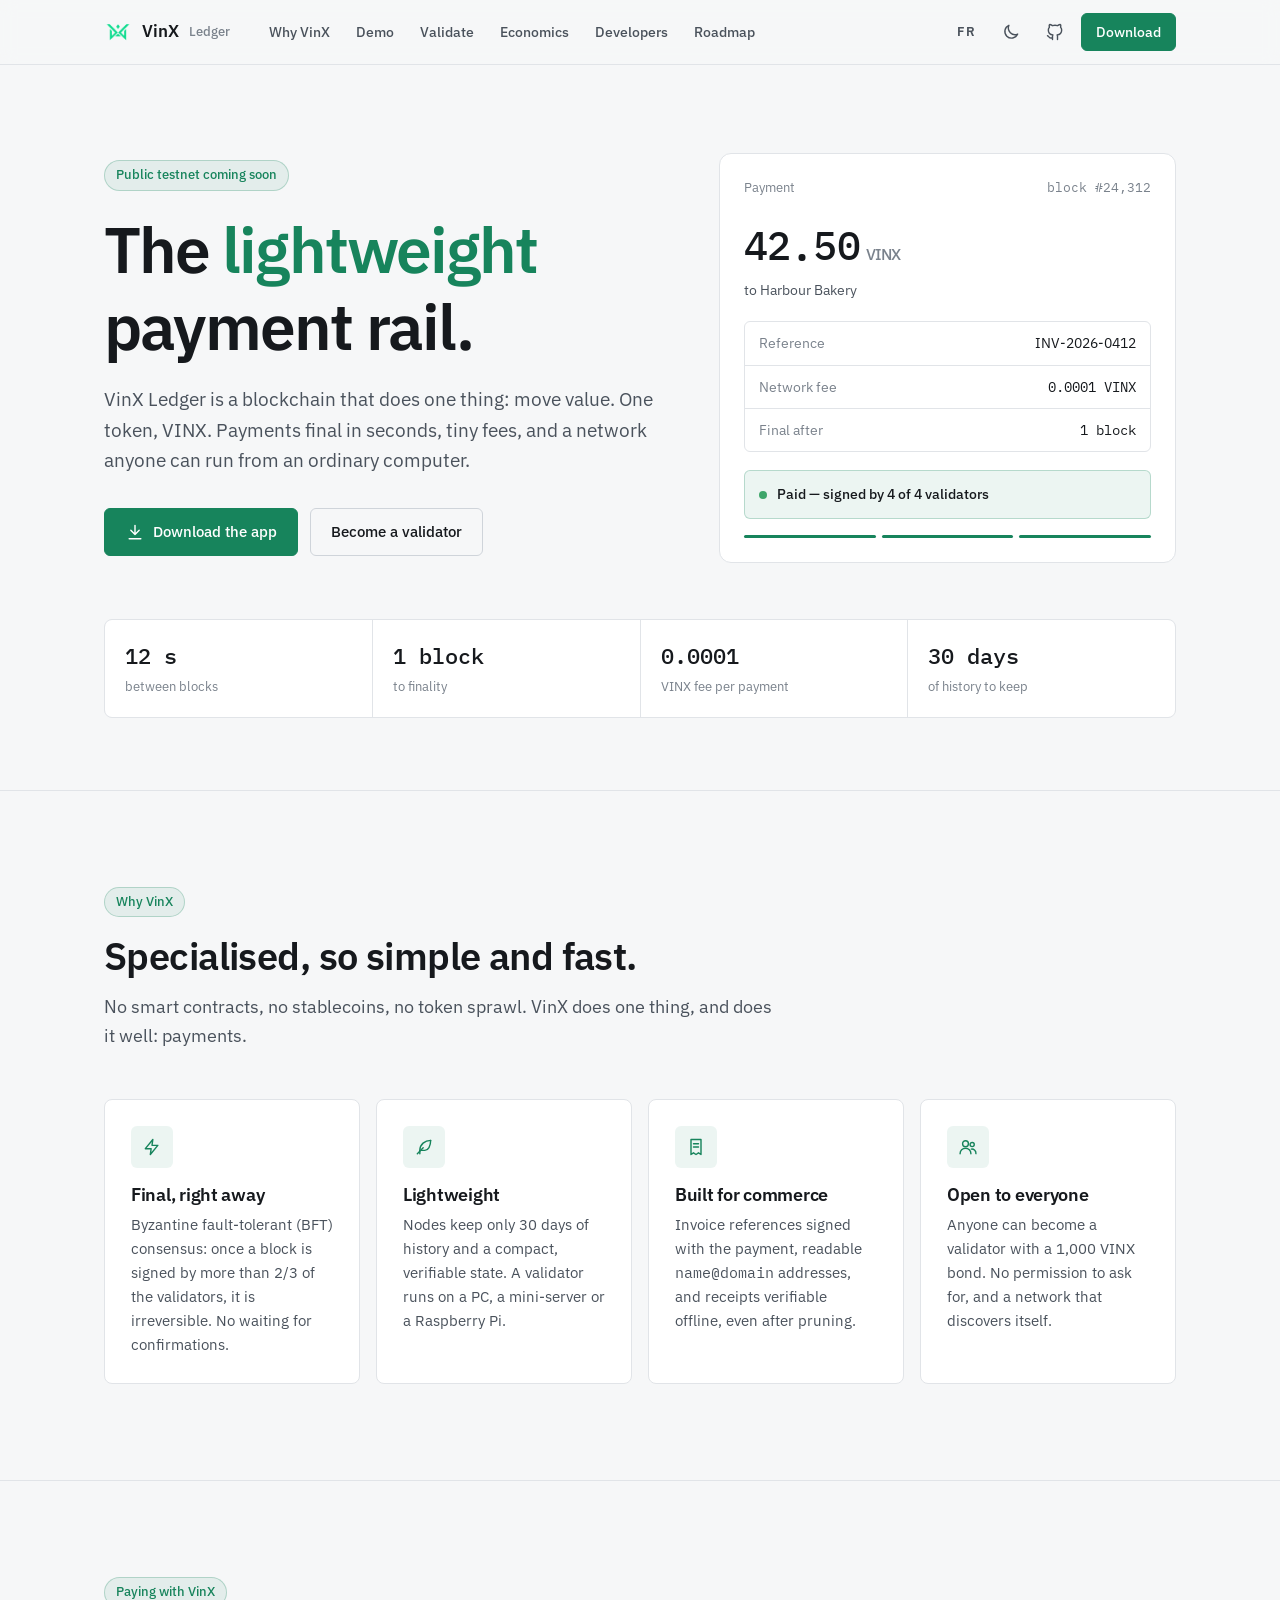
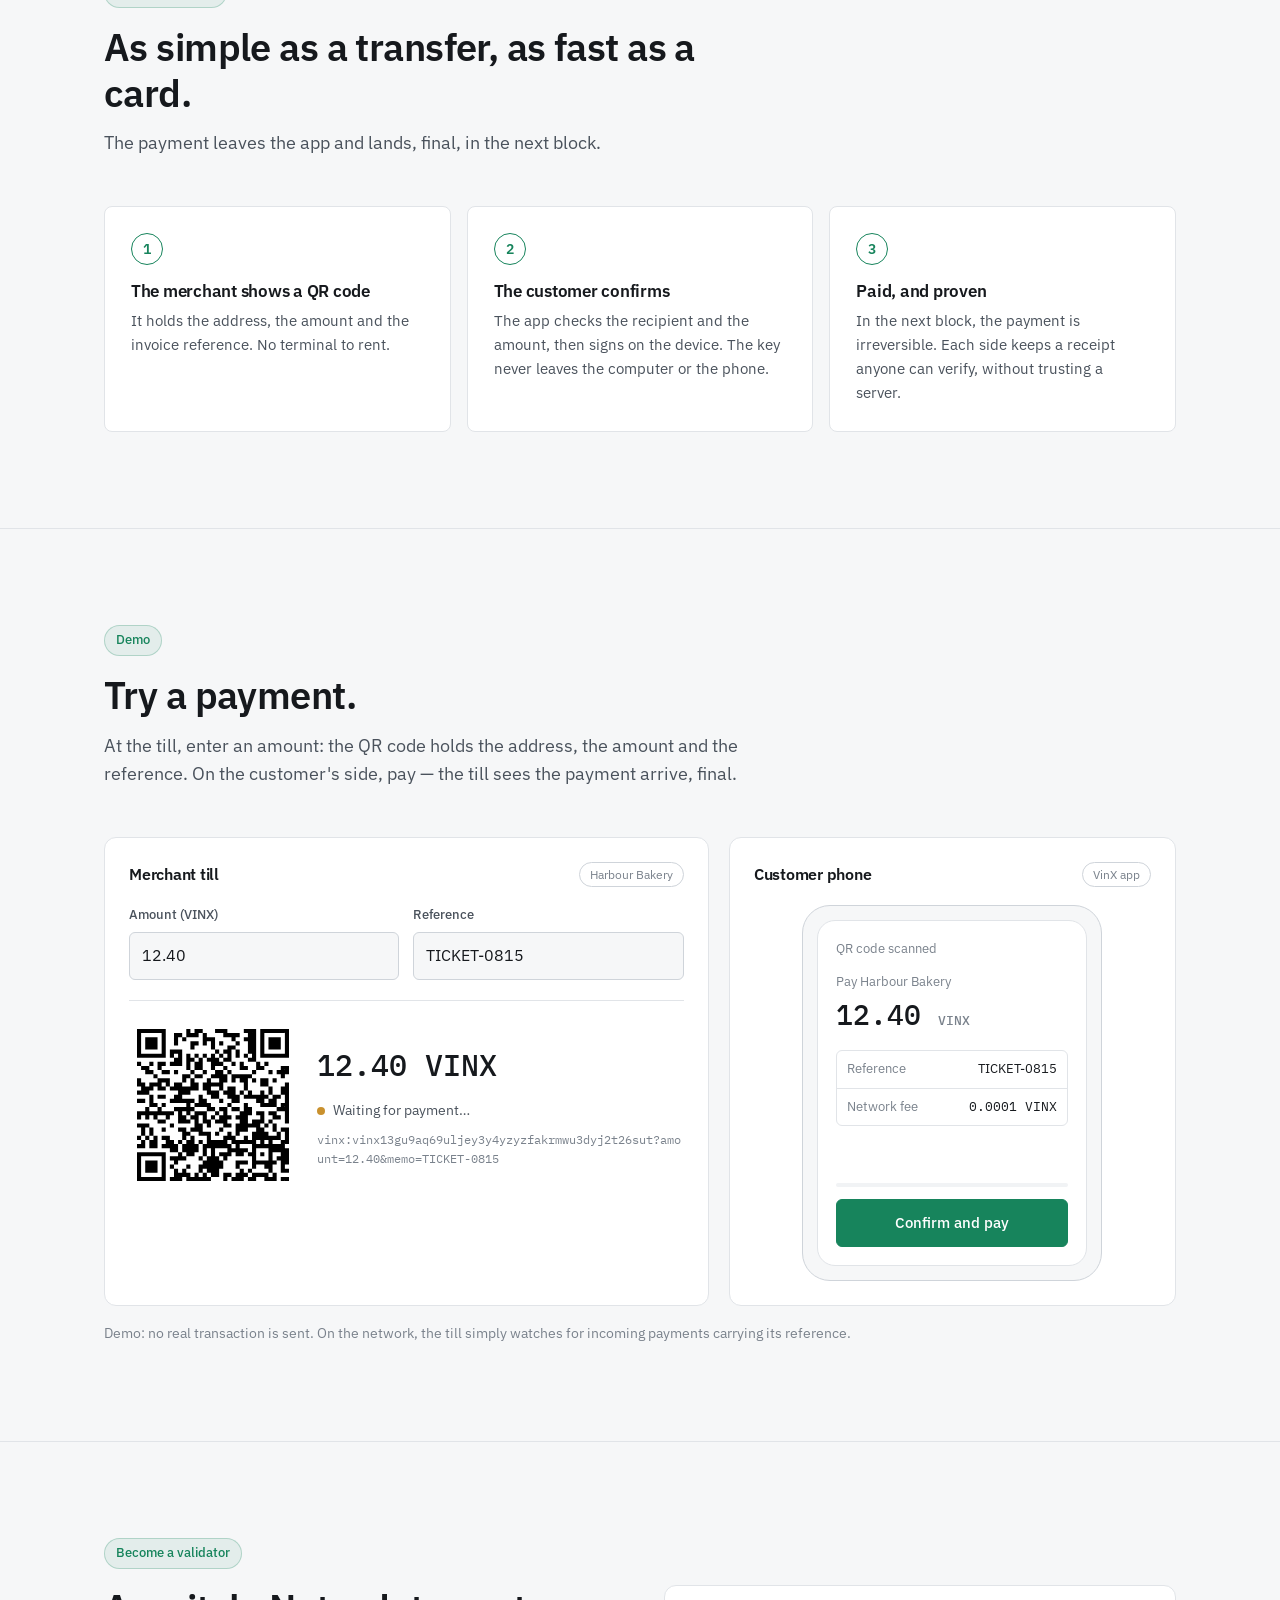
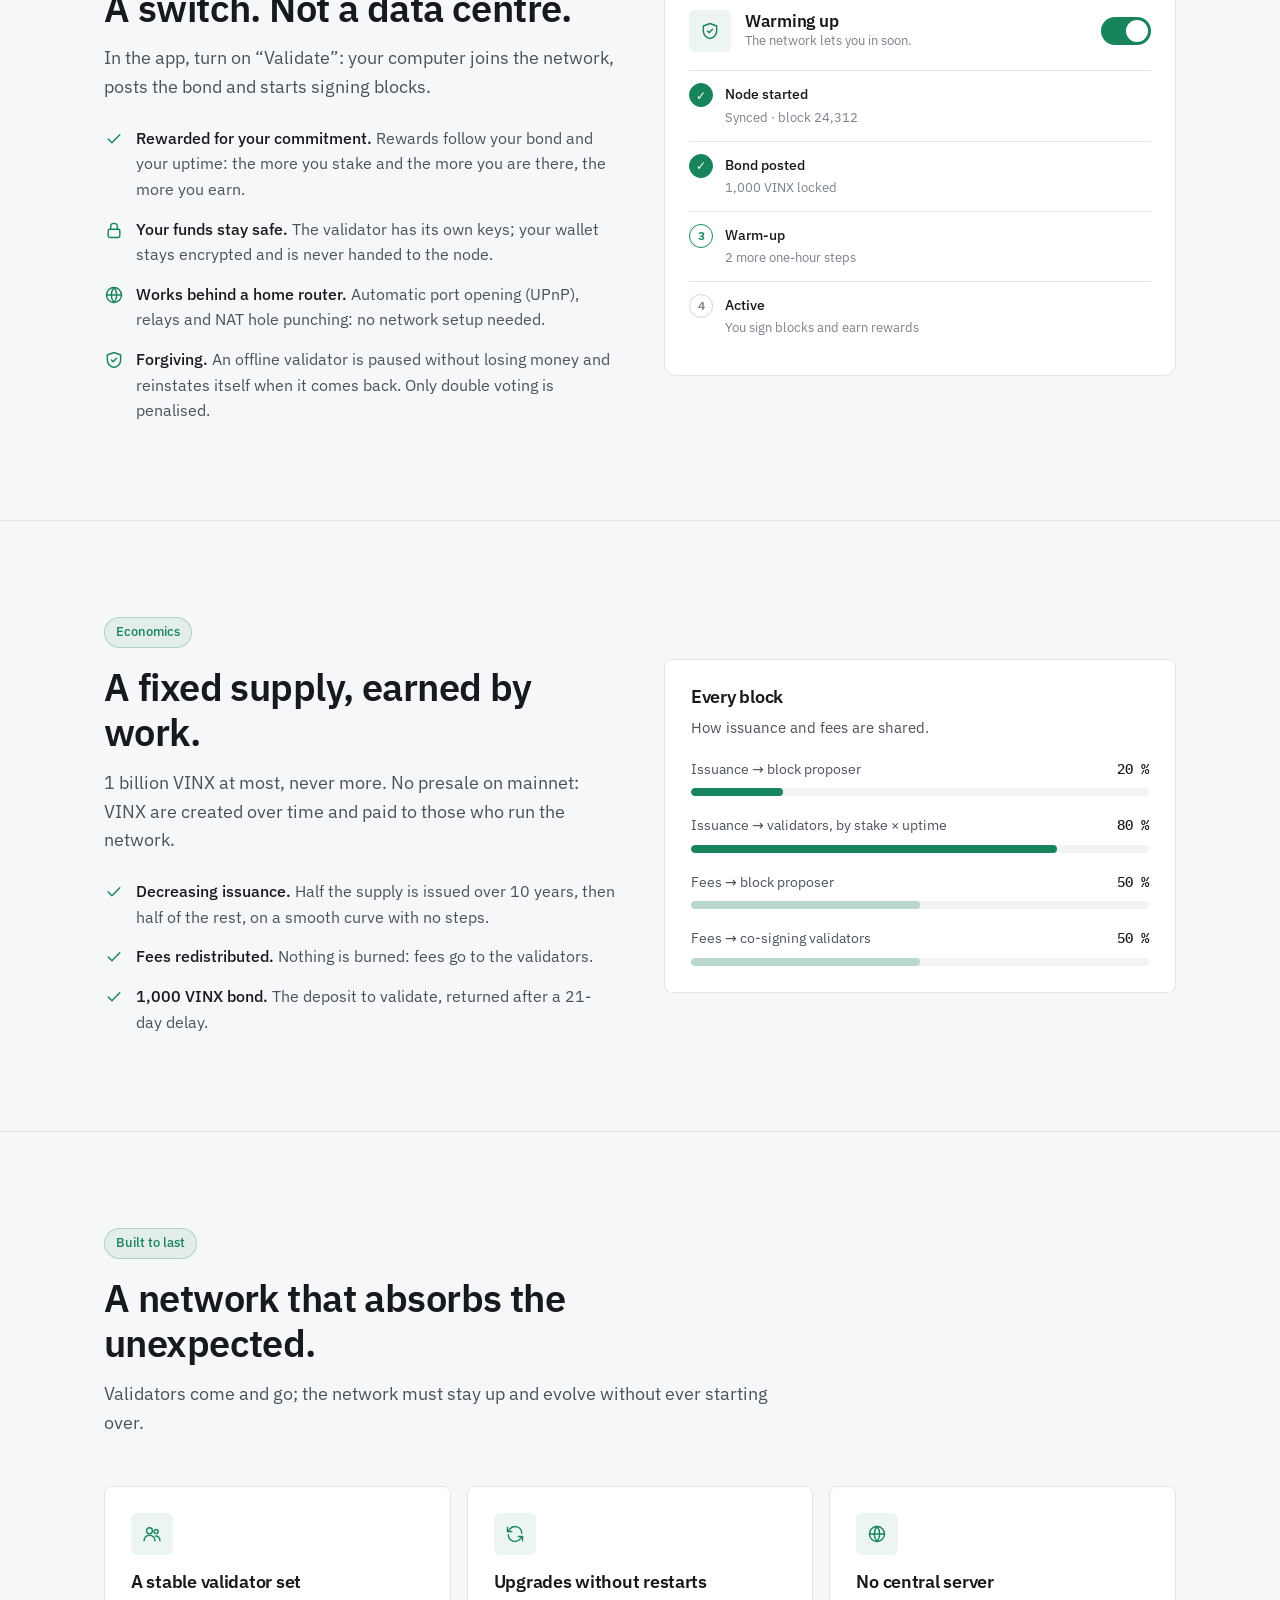
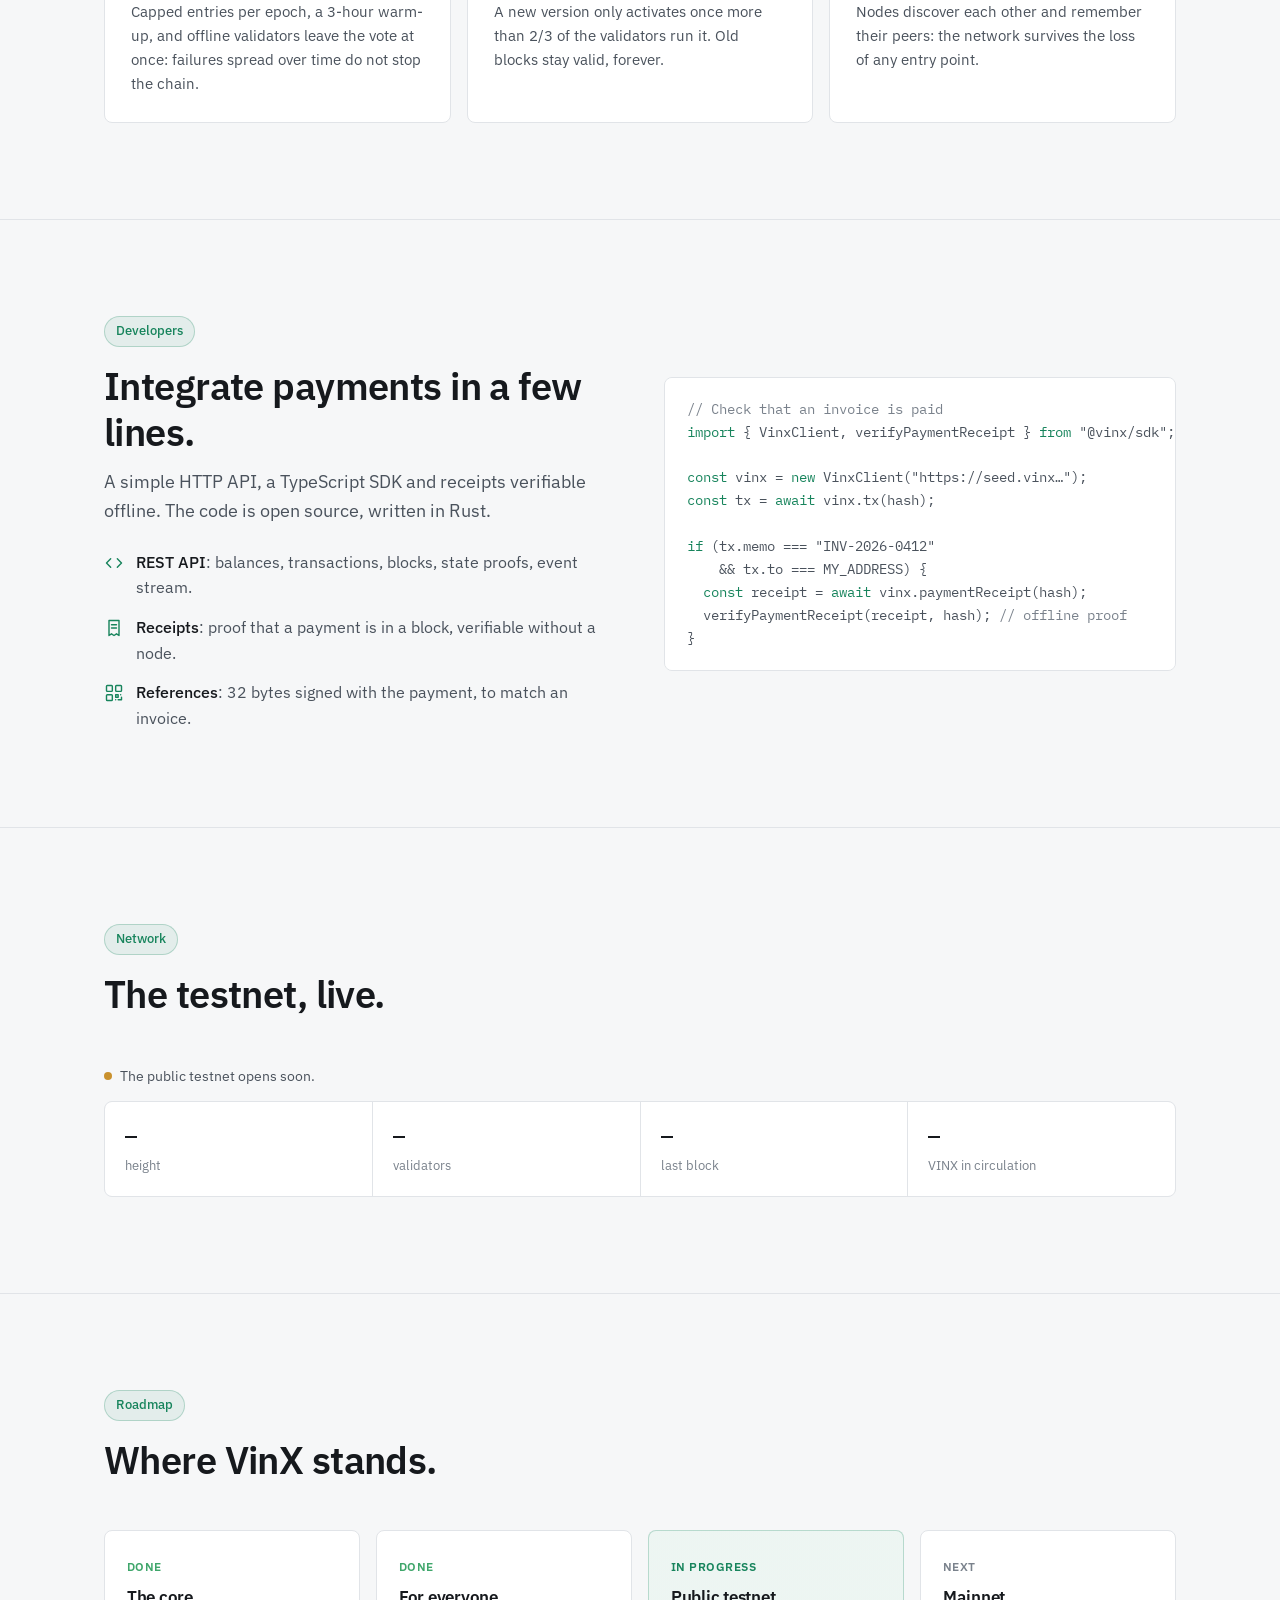
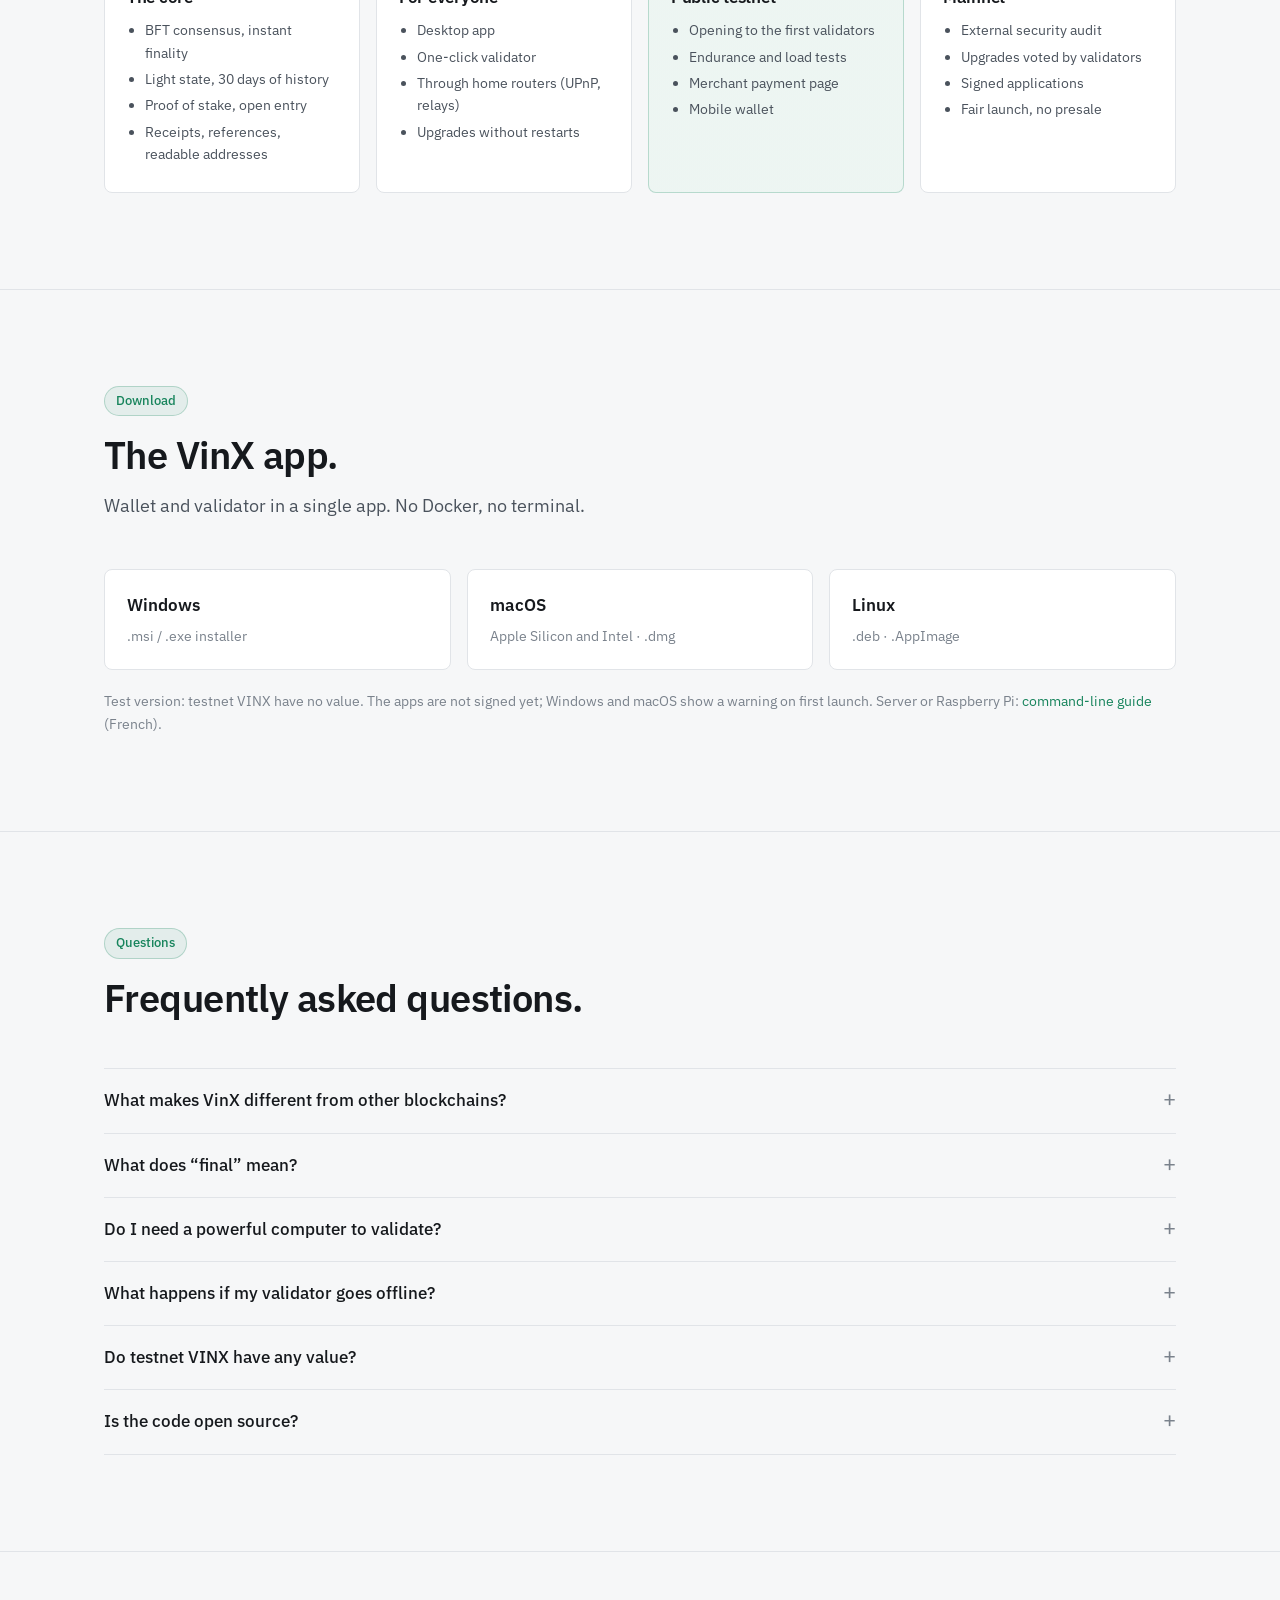
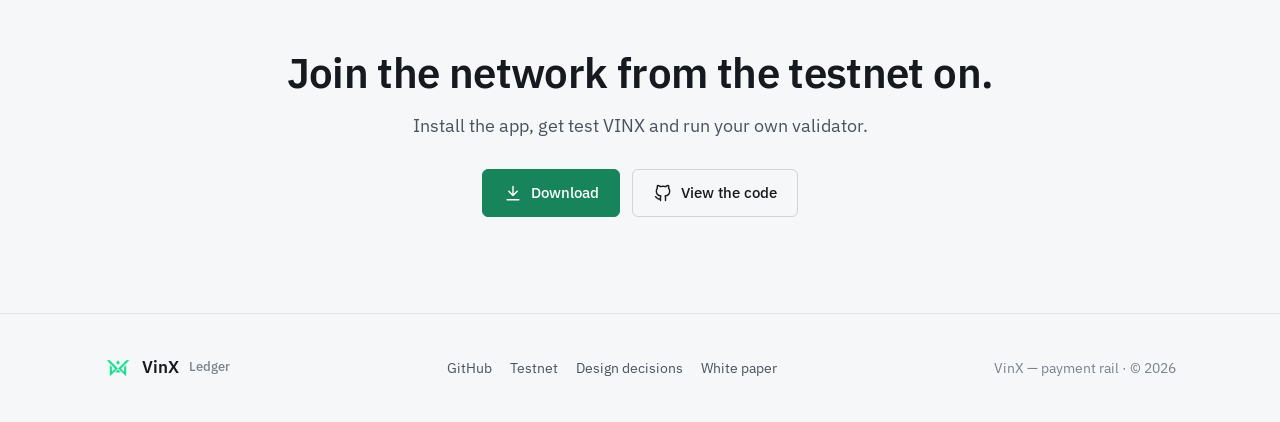
==== commit 5b5479c9: "Émission : demi-vie de 10 ans, courbe continue" ====
--- a/en/index.html
+++ b/en/index.html
@@ -209,7 +209,7 @@
         <p style="color:var(--dim);font-size:18px;margin-top:14px">1 billion VINX at most, never more. No presale on mainnet: VINX are
           created over time and paid to those who run the network.</p>
         <ul class="list">
-          <li><svg class="i"><use href="#i-check"/></svg><span><b>Decreasing issuance.</b> Half the supply is issued over about 20 years, then half of the rest, and so on.</span></li>
+          <li><svg class="i"><use href="#i-check"/></svg><span><b>Decreasing issuance.</b> Half the supply is issued over 10 years, then half of the rest, on a smooth curve with no steps.</span></li>
           <li><svg class="i"><use href="#i-check"/></svg><span><b>Fees redistributed.</b> Nothing is burned: fees go to the validators.</span></li>
           <li><svg class="i"><use href="#i-check"/></svg><span><b>1,000 VINX bond.</b> The deposit to validate, returned after a 21-day delay.</span></li>
         </ul>
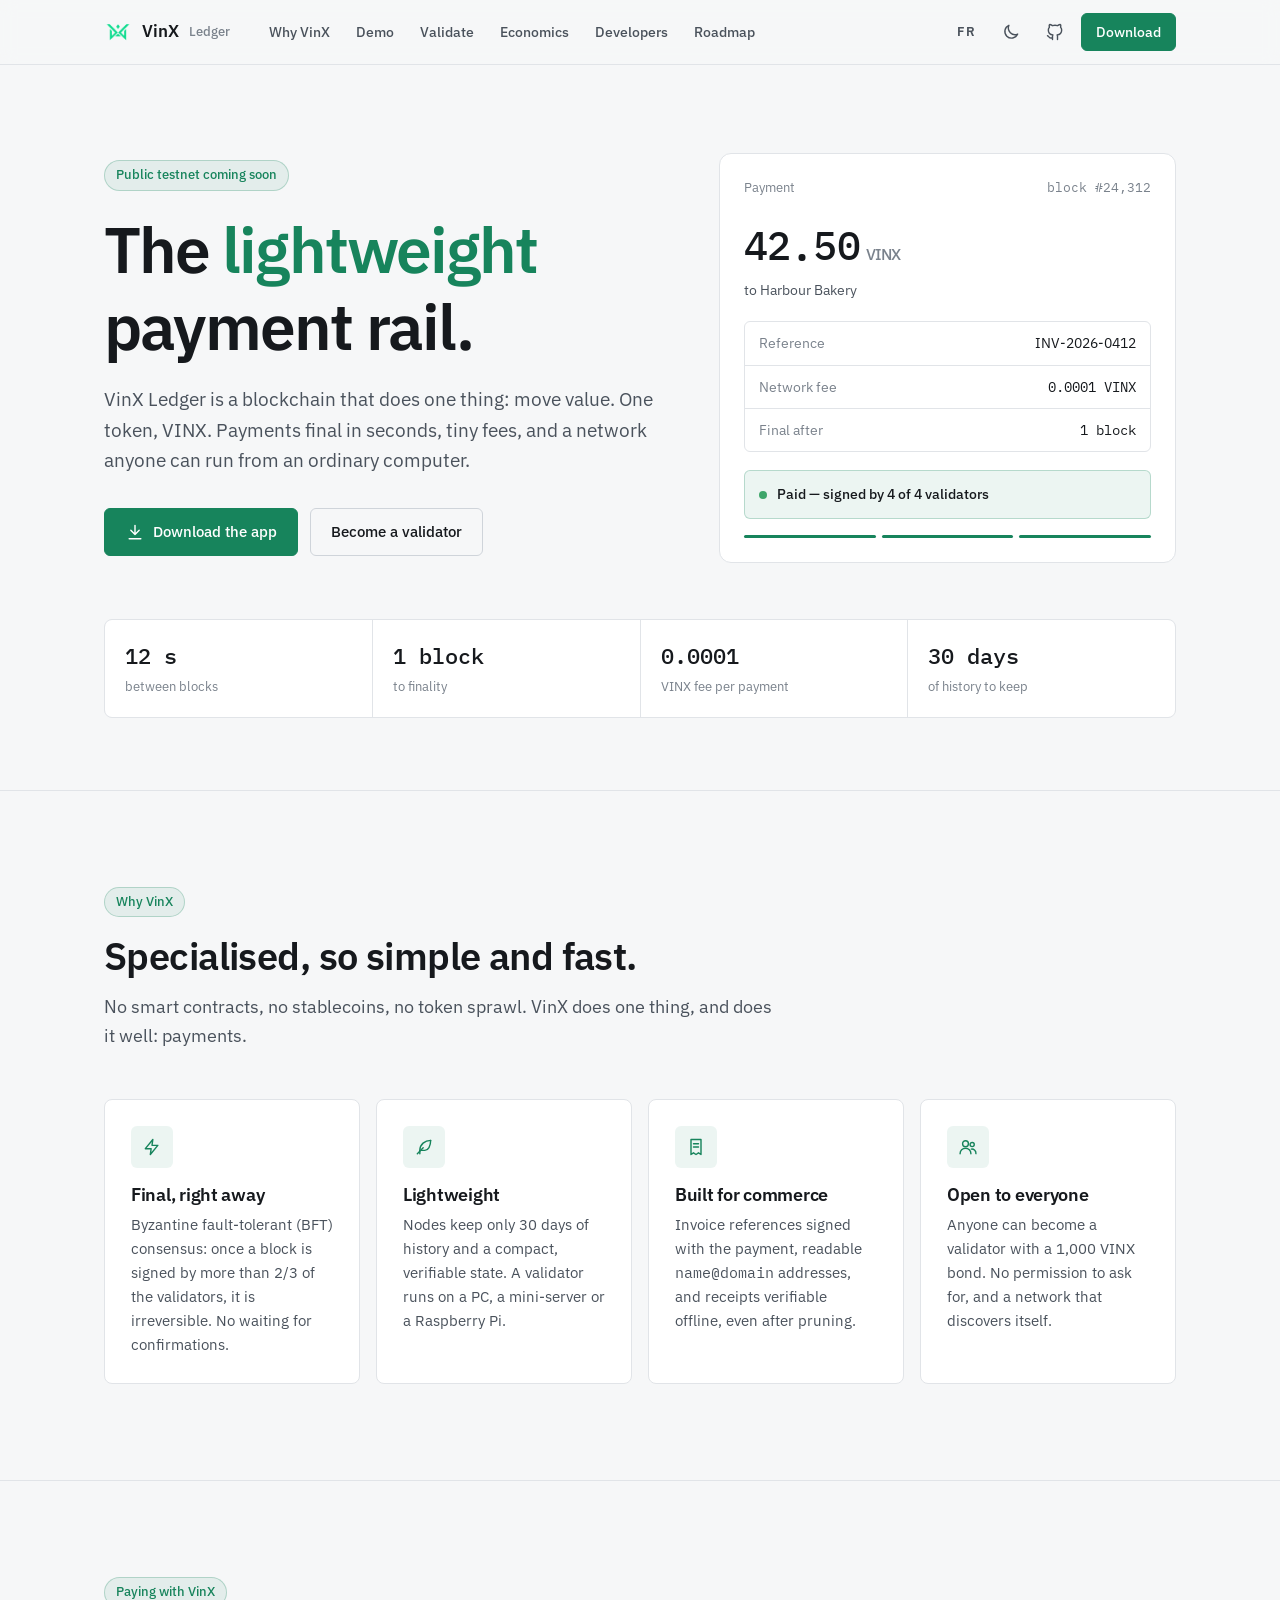
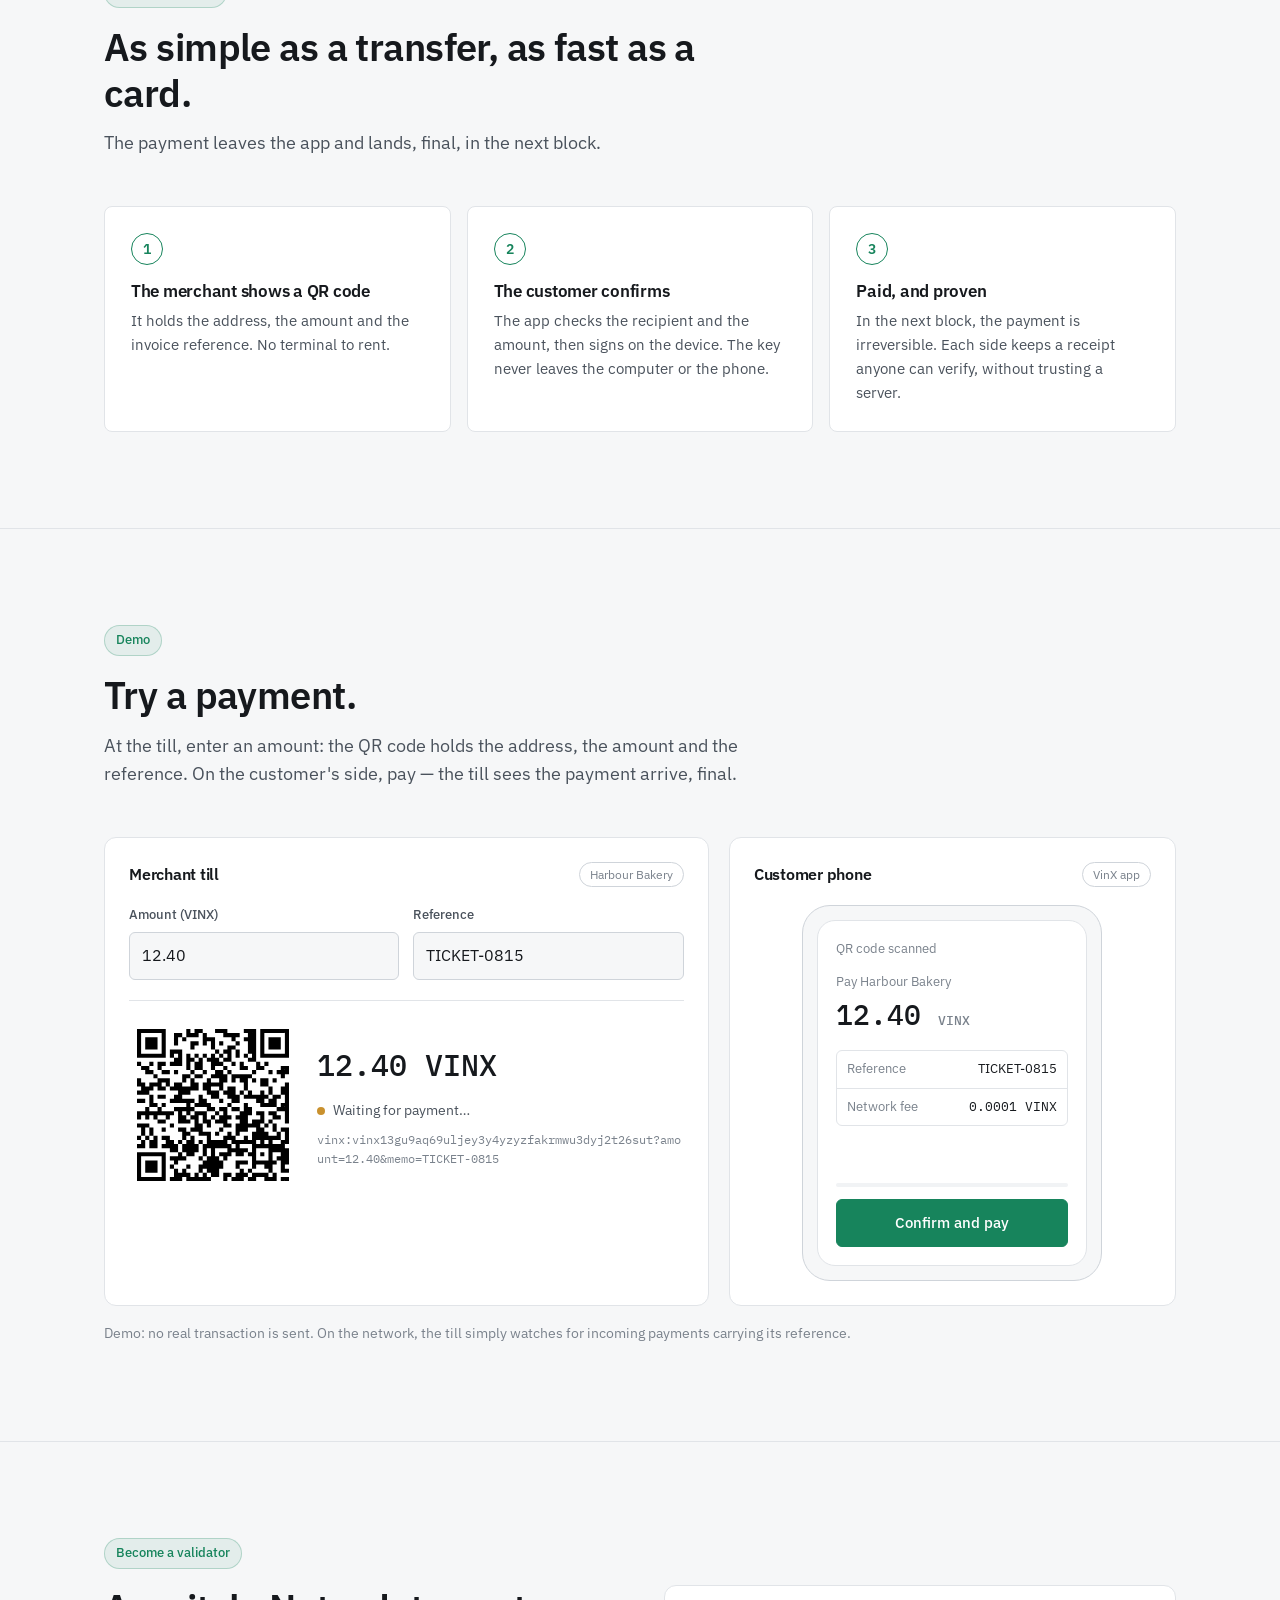
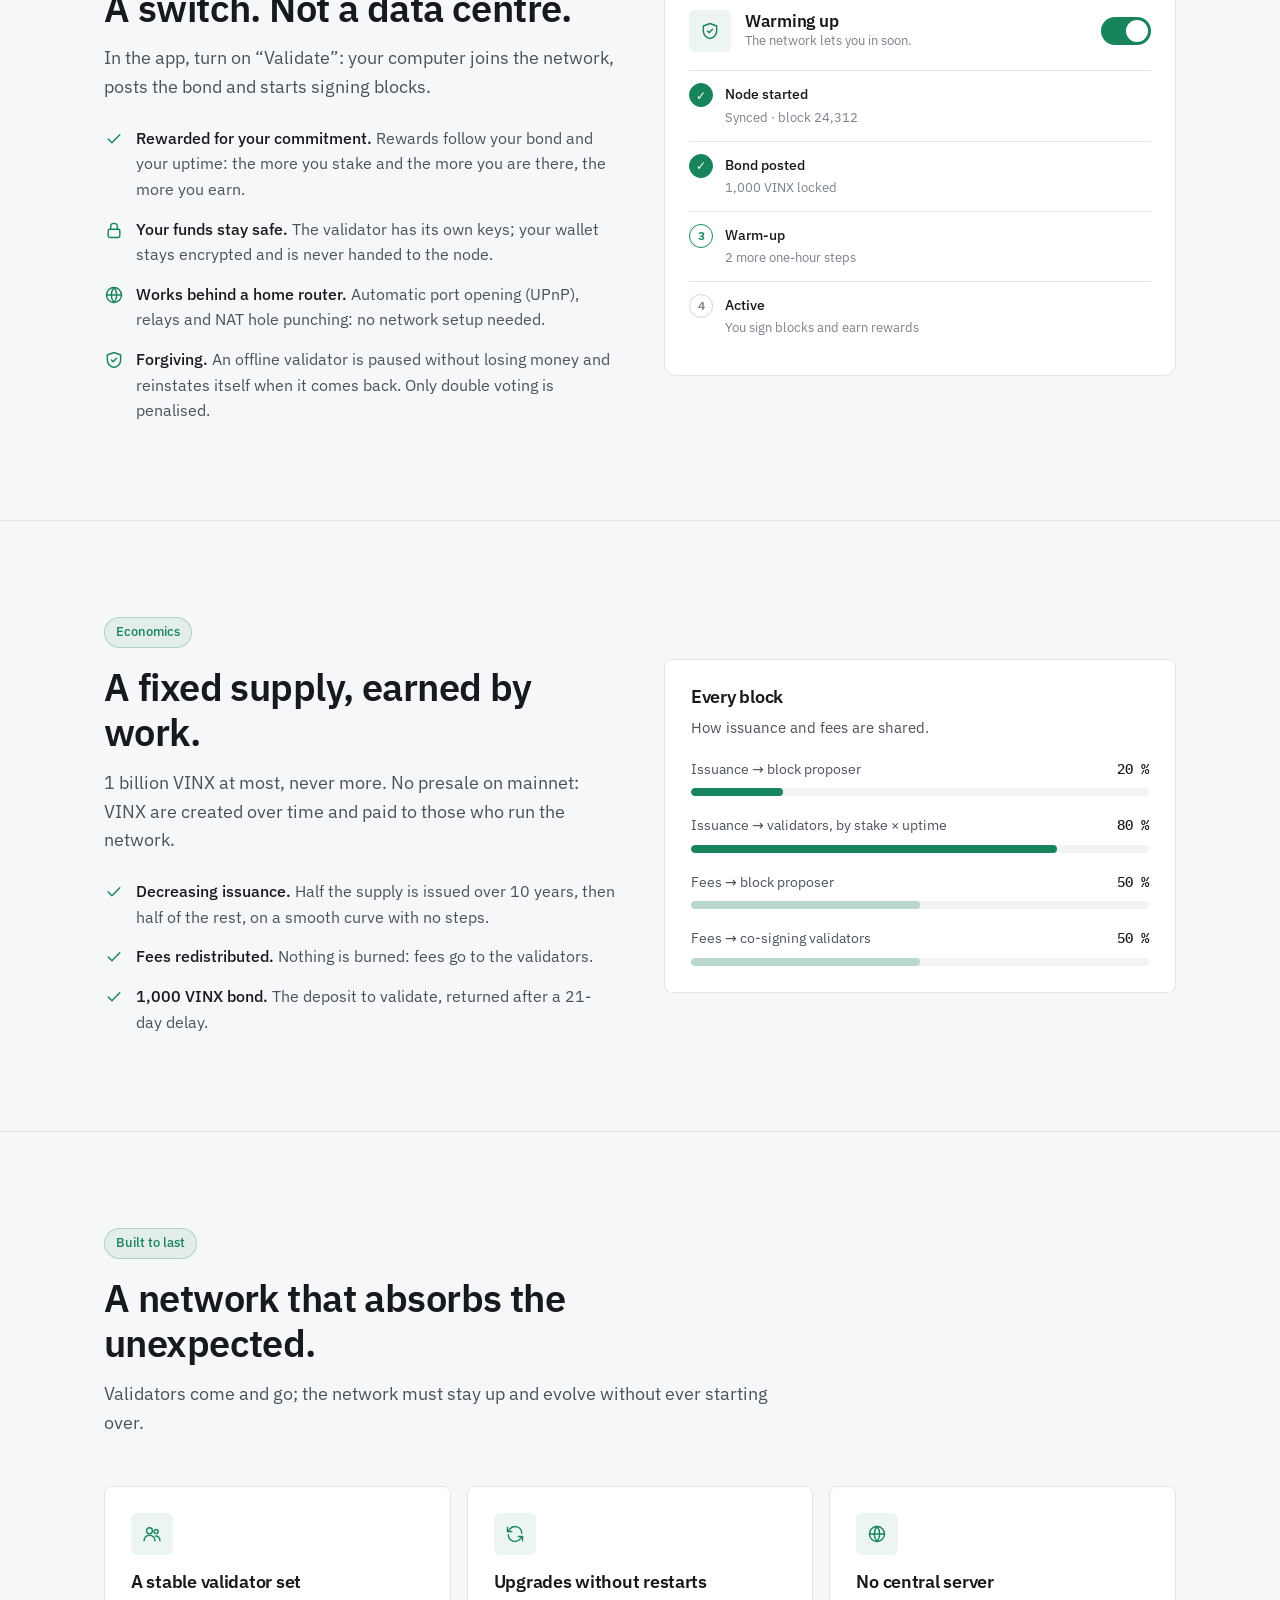
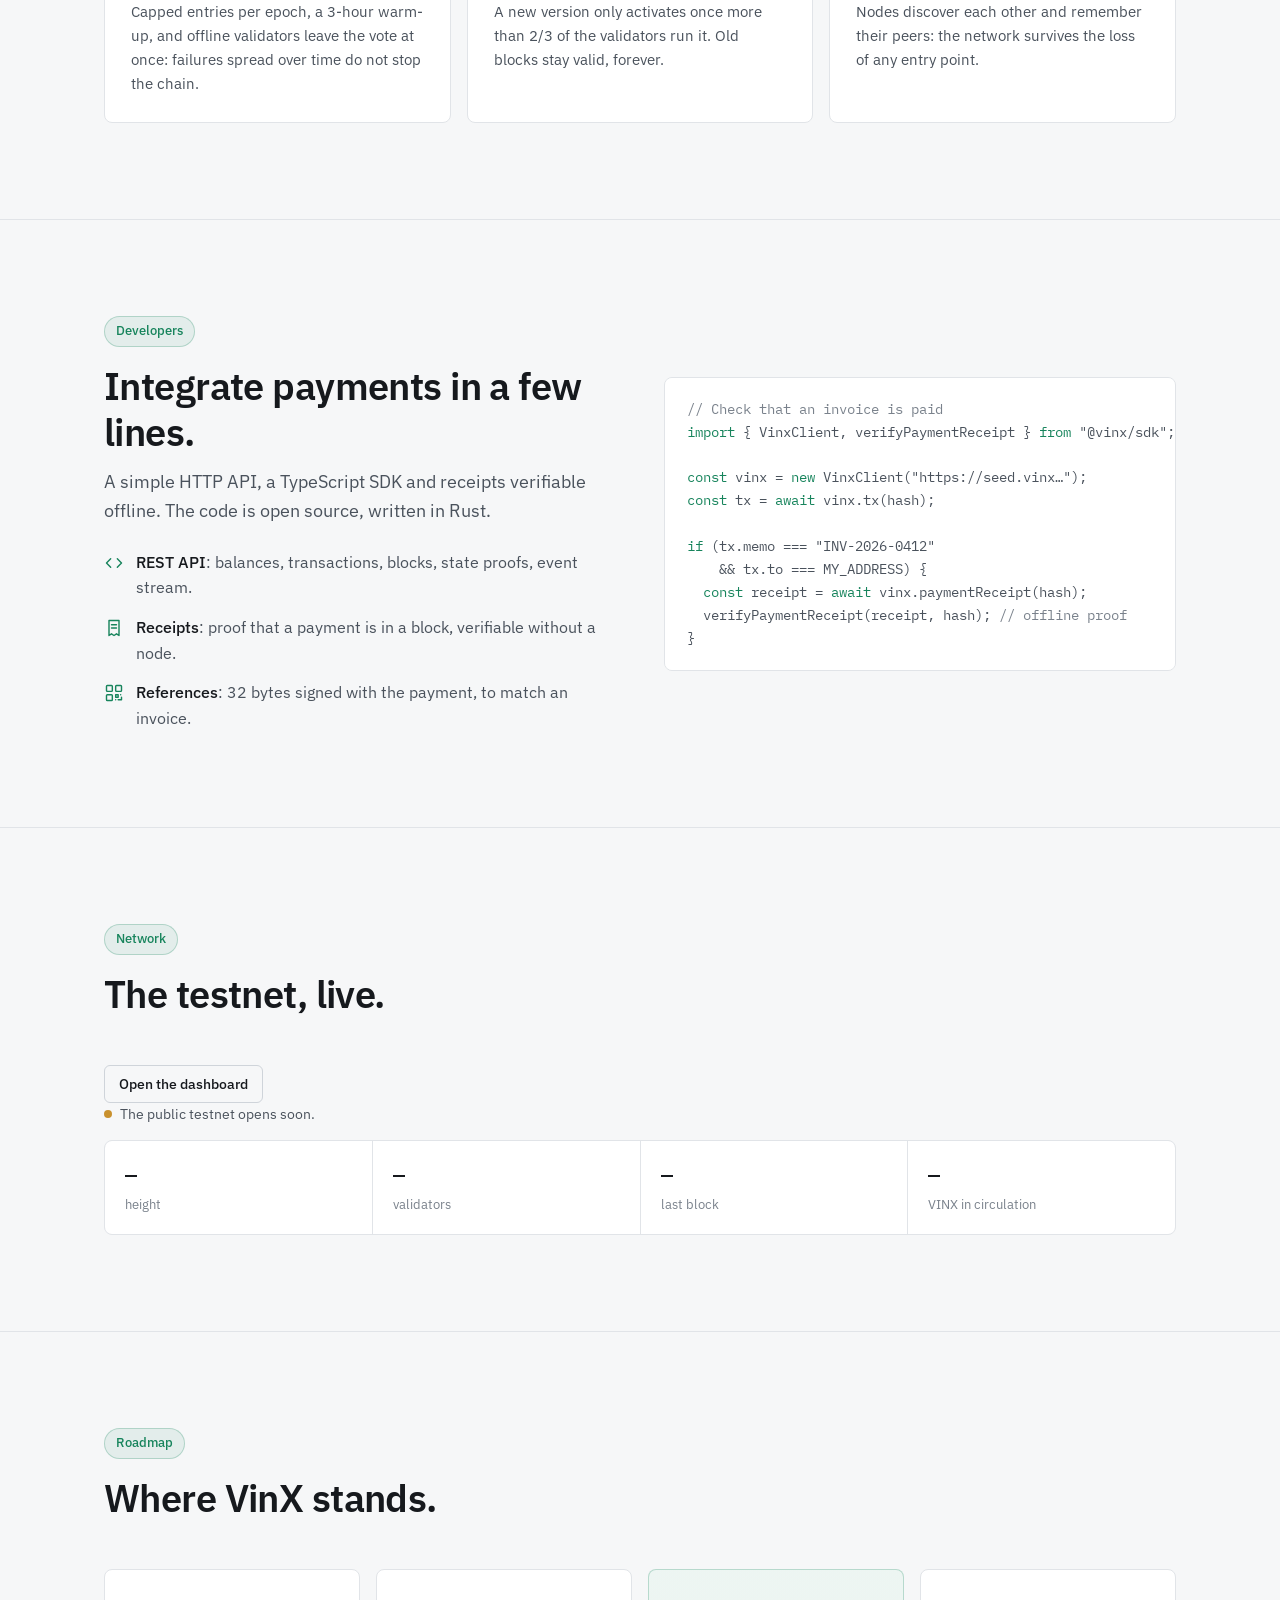
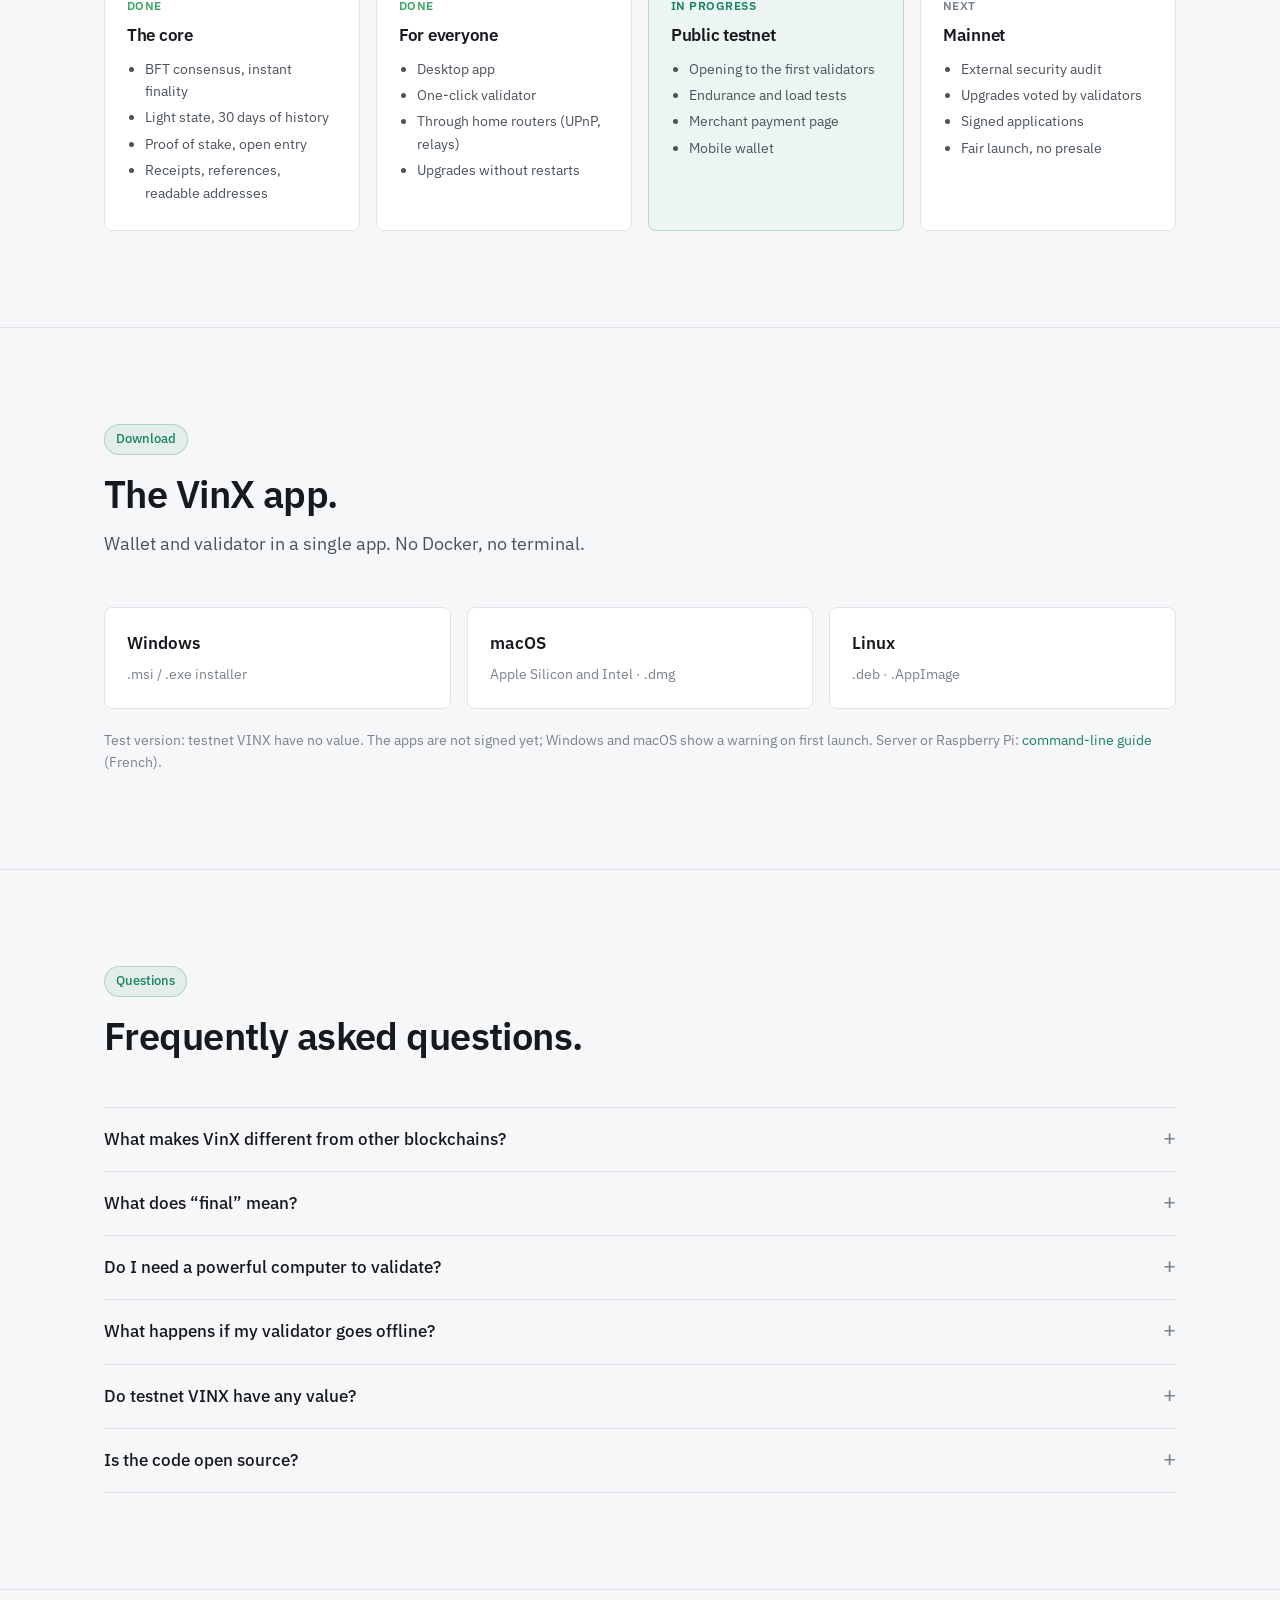
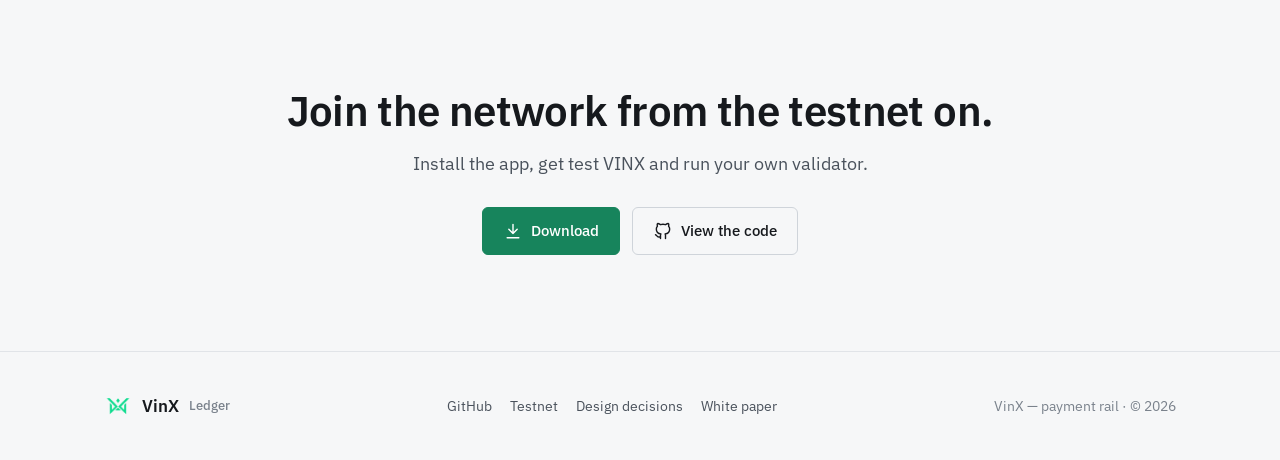
==== commit 1d80dae9: "Tableau de bord du réseau en direct (FR/EN) Co-Authored-By: Claude Opus 5.5 <noreply@anthropic.com> " ====
--- a/en/index.html
+++ b/en/index.html
@@ -283,6 +283,7 @@
         <span class="eyebrow">Network</span>
         <h2>The testnet, live.</h2>
       </div>
+      <p><a class="btn ghost small" href="network.html">Open the dashboard</a></p>
       <div class="live-state" id="live-state"><span class="dot"></span><span id="live-txt">The public testnet opens soon.</span></div>
       <div class="live">
         <div><b id="l-height">—</b><span>height</span></div>
